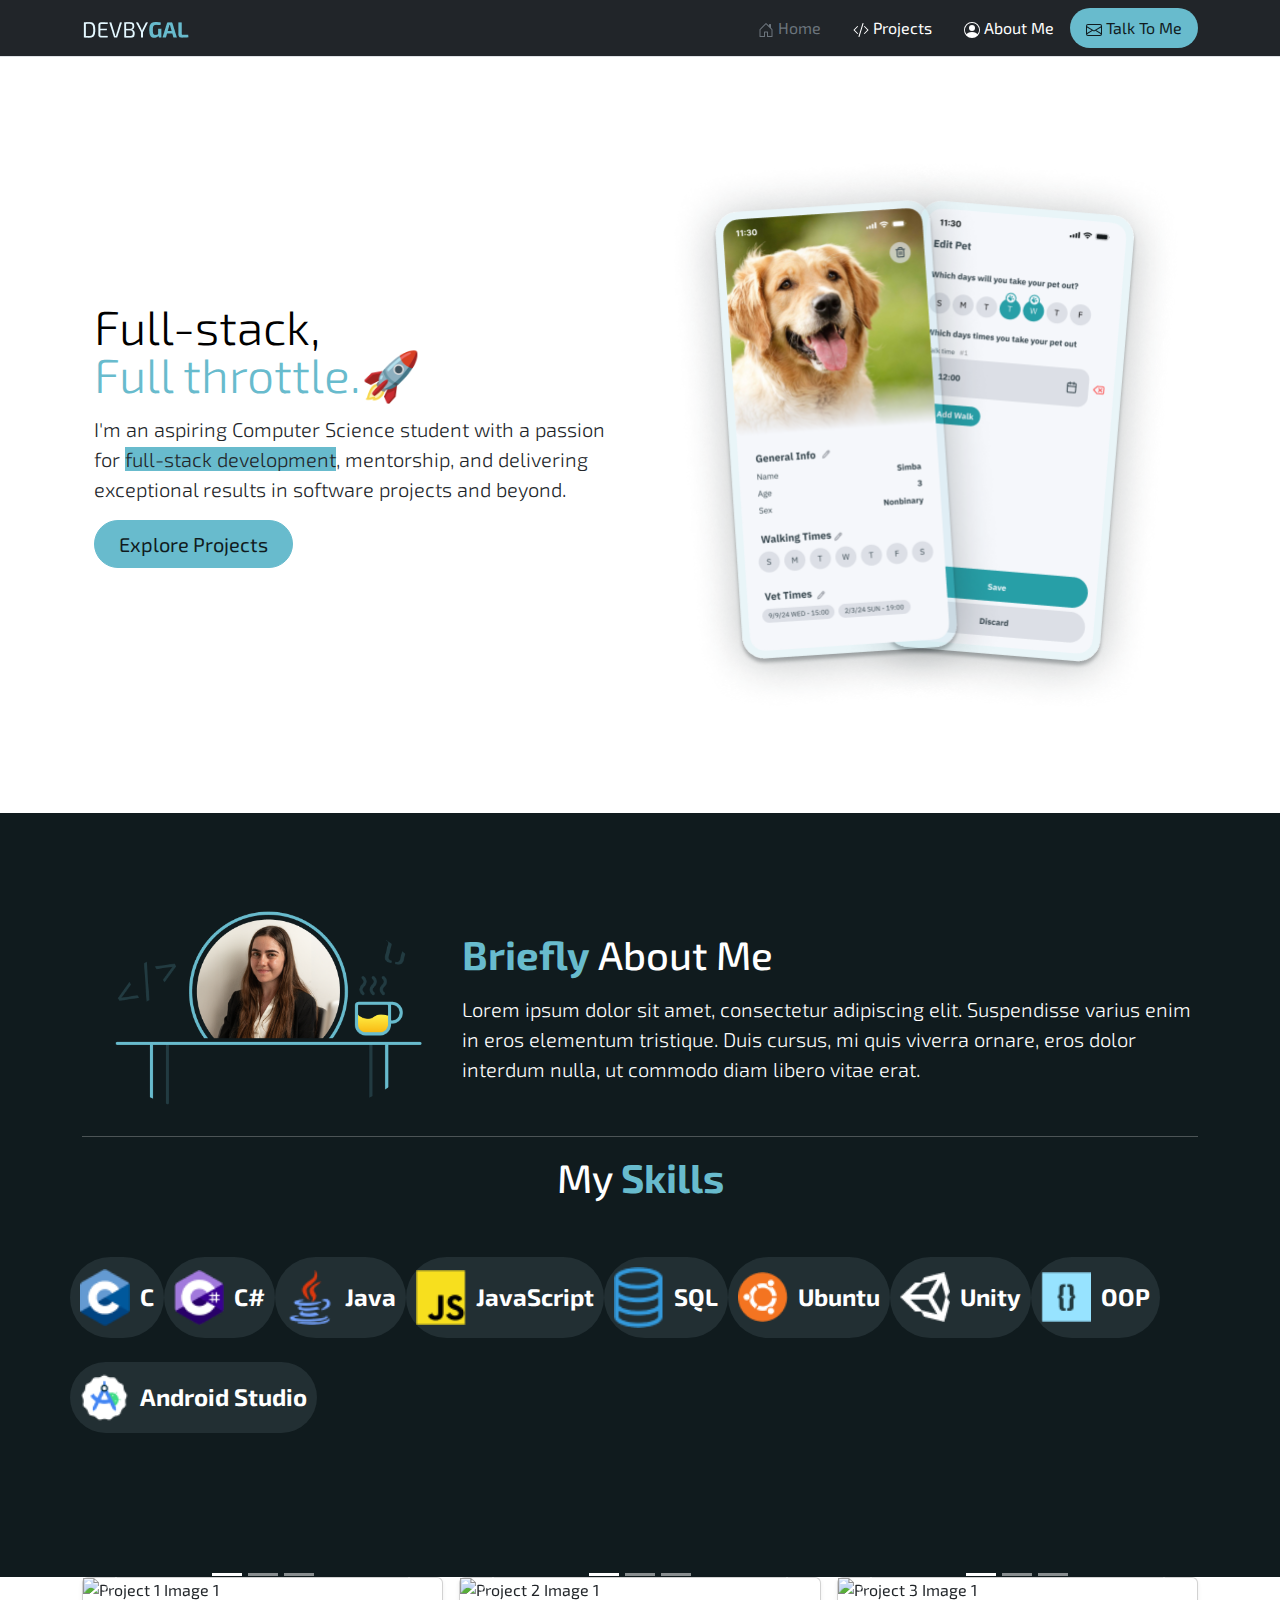
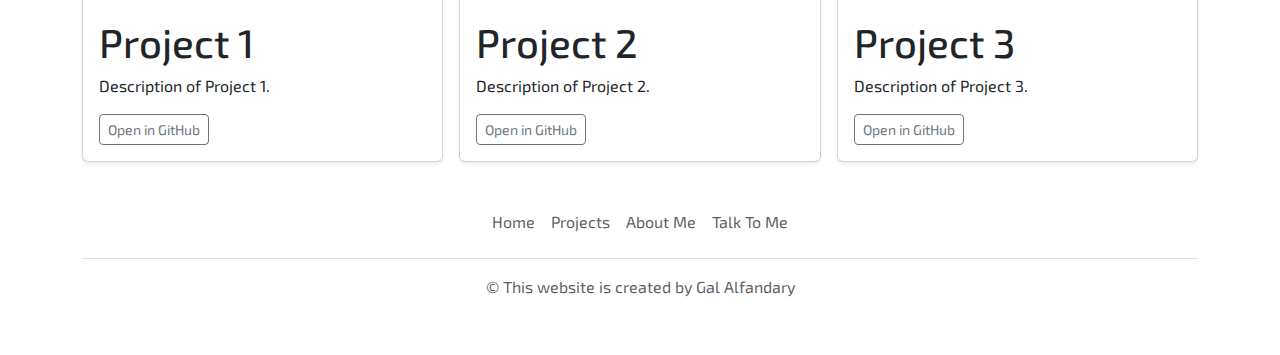
==== index.html @ 26ecff58 "added projects section" ====
<!DOCTYPE html>
<html lang="en">

<head>
  <meta charset="UTF-8">
  <meta name="viewport" content="width=device-width, initial-scale=1.0">
  <title>Dev By Gal</title>
  <link rel="icon" href="./images/favicon.png" type="image/x-icon">
  <link href="https://cdn.jsdelivr.net/npm/bootstrap@5.3.3/dist/css/bootstrap.min.css" rel="stylesheet"
    integrity="sha384-QWTKZyjpPEjISv5WaRU9OFeRpok6YctnYmDr5pNlyT2bRjXh0JMhjY6hW+ALEwIH" crossorigin="anonymous">
  <link rel="preconnect" href="https://fonts.googleapis.com">
  <link rel="preconnect" href="https://fonts.gstatic.com" crossorigin>
  <link href="https://fonts.googleapis.com/css2?family=Exo+2:ital,wght@0,100..900;1,100..900&display=swap"
    rel="stylesheet">
  <link rel="stylesheet" href="styles.css">
</head>

<body>

  <section>
    <!-- Navbar Section -->
    <div class="px-3 py-2 text-bg-dark border-bottom">
      <div class="container">
        <div class="d-flex align-items-center justify-content-between">
          <!-- Logo on the left -->
          <a href="./index.html" class="d-flex align-items-center">
            <img src="./images/logo.png" alt="Logo" class="logo">
          </a>

          <!-- Buttons on the right -->
          <ul class="nav my-2 my-md-0 text-small">
            <li>
              <a href="#" class="nav-link text-secondary">
                <svg xmlns="http://www.w3.org/2000/svg" width="16" height="16" fill="currentColor"
                  class="bi bi-house-door" viewBox="0 0 16 16">
                  <path
                    d="M8.354 1.146a.5.5 0 0 0-.708 0l-6 6A.5.5 0 0 0 1.5 7.5v7a.5.5 0 0 0 .5.5h4.5a.5.5 0 0 0 .5-.5v-4h2v4a.5.5 0 0 0 .5.5H14a.5.5 0 0 0 .5-.5v-7a.5.5 0 0 0-.146-.354L13 5.793V2.5a.5.5 0 0 0-.5-.5h-1a.5.5 0 0 0-.5.5v1.293zM2.5 14V7.707l5.5-5.5 5.5 5.5V14H10v-4a.5.5 0 0 0-.5-.5h-3a.5.5 0 0 0-.5.5v4z" />
                </svg>
                Home
              </a>
            </li>
            <li>
              <a href="/Portfolio/projects/projects.html" class="nav-link text-white">
                <svg xmlns="http://www.w3.org/2000/svg" width="16" height="16" fill="currentColor"
                  class="bi bi-code-slash" viewBox="0 0 16 16">
                  <path
                    d="M10.478 1.647a.5.5 0 1 0-.956-.294l-4 13a.5.5 0 0 0 .956.294zM4.854 4.146a.5.5 0 0 1 0 .708L1.707 8l3.147 3.146a.5.5 0 0 1-.708.708l-3.5-3.5a.5.5 0 0 1 0-.708l3.5-3.5a.5.5 0 0 1 .708 0m6.292 0a.5.5 0 0 0 0 .708L14.293 8l-3.147 3.146a.5.5 0 0 0 .708.708l3.5-3.5a.5.5 0 0 0 0-.708l-3.5-3.5a.5.5 0 0 0-.708 0" />
                </svg>
                Projects
              </a>
            </li>
            <li>
              <a href="#" class="nav-link text-white">
                <svg xmlns="http://www.w3.org/2000/svg" width="16" height="16" fill="currentColor"
                  class="bi bi-person-circle" viewBox="0 0 16 16">
                  <path d="M11 6a3 3 0 1 1-6 0 3 3 0 0 1 6 0" />
                  <path fill-rule="evenodd"
                    d="M0 8a8 8 0 1 1 16 0A8 8 0 0 1 0 8m8-7a7 7 0 0 0-5.468 11.37C3.242 11.226 4.805 10 8 10s4.757 1.225 5.468 2.37A7 7 0 0 0 8 1" />
                </svg>
                About Me
              </a>
            </li>
            <li>
              <a href="#" class="nav-link btn-primary">
                <svg xmlns="http://www.w3.org/2000/svg" width="16" height="16" fill="currentColor"
                  class="bi bi-envelope" viewBox="0 0 16 16">
                  <path
                    d="M0 4a2 2 0 0 1 2-2h12a2 2 0 0 1 2 2v8a2 2 0 0 1-2 2H2a2 2 0 0 1-2-2zm2-1a1 1 0 0 0-1 1v.217l7 4.2 7-4.2V4a1 1 0 0 0-1-1zm13 2.383-4.708 2.825L15 11.105zm-.034 6.876-5.64-3.471L8 9.583l-1.326-.795-5.64 3.47A1 1 0 0 0 2 13h12a1 1 0 0 0 .966-.741M1 11.105l4.708-2.897L1 5.383z" />
                </svg>
                Talk To Me
              </a>
            </li>
          </ul>
        </div>
      </div>
    </div>
  </section>


  <section>
    <!-- 
    SECTION: Hero Section-->
    <div class="container col-xxl-8 px-4 py-5">
      <div class="row flex-lg-row-reverse align-items-center g-5 py-5">
        <div class="col-10 col-sm-8 col-lg-6">
          <img src="./images/petpals.png" class="d-block mx-lg-auto img-fluid" alt="Bootstrap Themes" width="700"
            height="500" loading="lazy">
        </div>
        <div class="col-lg-6">
          <h1 class="display-5 text-body-emphasis lh-1 mb-3">Full-stack,</br> <span class="catchphrase">Full
              throttle.🚀</span></h1>
          <p class="lead">I'm an aspiring Computer Science student with a passion for <span
              class="bg-highlighted">full-stack development</span>, mentorship, and delivering exceptional results in
            software projects and beyond.</p>
          <div class="d-grid gap-2 d-md-flex justify-content-md-start">
            <button type="button" class="btn btn-primary btn-lg px-4 me-md-2">Explore Projects</button>
          </div>
        </div>
      </div>
    </div>

  </section>

  <section>
    <!-- SECTION: About me -->
    <div class="p-5 text-center bg-body-tertiary">
      <div class="container py-5">
        <div class="row align-items-center">
          <!-- Image on the left -->
          <div class="col-lg-4 text-center text-lg-start">
            <img src="./images/gal.png" alt="Gal's Picture" class="img-fluid rounded-circle">
          </div>

          <!-- Text on the right -->
          <div class="col-lg-8 text-start">
            <h1>
              <span class="catchphrase" style="font-weight: bold;">Briefly</span> About Me
            </h1>
            <p class="lead mt-3">
              Lorem ipsum dolor sit amet, consectetur adipiscing elit. Suspendisse varius enim in eros elementum
              tristique. Duis cursus, mi quis viverra ornare, eros dolor interdum nulla, ut commodo diam libero vitae
              erat.
            </p>
          </div>
        </div>
        <hr>
        <h1> My <span class="catchphrase" style="font-weight: bold;">Skills</span></h1>

        <div class="row row-cols-1 row-cols-sm-2 row-cols-md-3 row-cols-lg-4 g-4 py-5 ">
          <div class="col d-flex align-items-center skill">
            <img src="./images/c.png" alt="C Language" class="img-fluid" width="50" height="50">
            <div class="text-container">
              <h3 class="fw-bold mb-0 fs-4">C</h3>
            </div>
          </div>
          <div class="col d-flex align-items-center skill">
            <img src="./images/csharp.png" alt="C#" class="img-fluid" width="50" height="50">
            <div class="text-container">
              <h3 class="fw-bold mb-0 fs-4">C#</h3>
            </div>
          </div>
          <div class="col d-flex align-items-center skill">
            <img src="./images/java.png" alt="Java" class="img-fluid" width="50" height="50">
            <div class="text-container">
              <h3 class="fw-bold mb-0 fs-4">Java</h3>
            </div>
          </div>
          <div class="col d-flex align-items-center skill">
            <img src="./images/js.png" alt="JavaScript" class="img-fluid" width="50" height="50">
            <div class="text-container">
              <h3 class="fw-bold mb-0 fs-4">JavaScript</h3>
            </div>
          </div>
          <div class="col d-flex align-items-center skill">
            <img src="./images/sql.png" alt="SQL" class="img-fluid" width="50" height="50">
            <div class="text-container">
              <h3 class="fw-bold mb-0 fs-4">SQL</h3>
            </div>
          </div>
          <div class="col d-flex align-items-center skill">
            <img src="./images/ubuntu.png" alt="Ubuntu" class="img-fluid" width="50" height="50">
            <div class="text-container">
              <h3 class="fw-bold mb-0 fs-4">Ubuntu</h3>
            </div>
          </div>
          <div class="col d-flex align-items-center skill">
            <img src="./images/unity.png" alt="Unity" class="img-fluid" width="50" height="50">
            <div class="text-container">
              <h3 class="fw-bold mb-0 fs-4">Unity</h3>
            </div>
          </div>
          <div class="col d-flex align-items-center skill">
            <img src="./images/oop.png" alt="OOP" class="img-fluid" width="50" height="50">
            <div class="text-container">
              <h3 class="fw-bold mb-0 fs-4">OOP</h3>
            </div>
          </div>
          <div class="col d-flex align-items-center skill">
            <img src="./images/androidStudio.png" alt="Android Studio" class="img-fluid" width="50" height="50">
            <div class="text-container">
              <h3 class="fw-bold mb-0 fs-4">Android Studio</h3>
            </div>
          </div>
        </div>

          <!-- Add more skills with similar structure -->
        </div>
        
        

      </div>
    </div>
  </section>
<section>
  <!--Projects-->
  <!-- Projects -->
<div class="container">
  <div class="row row-cols-1 row-cols-sm-2 row-cols-md-3 g-3">

    <!-- Card 1 -->
    <div class="col">
      <div class="card shadow-sm">
        <div id="carouselExampleIndicators1" class="carousel slide">
          <div class="carousel-indicators">
            <button type="button" data-bs-target="#carouselExampleIndicators1" data-bs-slide-to="0" class="active" aria-current="true" aria-label="Slide 1"></button>
            <button type="button" data-bs-target="#carouselExampleIndicators1" data-bs-slide-to="1" aria-label="Slide 2"></button>
            <button type="button" data-bs-target="#carouselExampleIndicators1" data-bs-slide-to="2" aria-label="Slide 3"></button>
          </div>
          <div class="carousel-inner">
            <div class="carousel-item active">
              <img src="./images/project1-1.png" class="d-block w-100" alt="Project 1 Image 1">
            </div>
            <div class="carousel-item">
              <img src="./images/project1-2.png" class="d-block w-100" alt="Project 1 Image 2">
            </div>
            <div class="carousel-item">
              <img src="./images/project1-3.png" class="d-block w-100" alt="Project 1 Image 3">
            </div>
          </div>
          <button class="carousel-control-prev" type="button" data-bs-target="#carouselExampleIndicators1" data-bs-slide="prev">
            <span class="carousel-control-prev-icon" aria-hidden="true"></span>
            <span class="visually-hidden">Previous</span>
          </button>
          <button class="carousel-control-next" type="button" data-bs-target="#carouselExampleIndicators1" data-bs-slide="next">
            <span class="carousel-control-next-icon" aria-hidden="true"></span>
            <span class="visually-hidden">Next</span>
          </button>
        </div>
        <div class="card-body">
          <h1 class="card-title">Project 1</h1>
          <p class="card-text">Description of Project 1.</p>
          <div class="d-flex justify-content-between align-items-center">
            <div class="btn-group">
              <button type="button" class="btn btn-sm btn-outline-secondary" onclick="window.open('https://github.com/GalAlfandary/Project1', '_blank')">Open in GitHub</button>
            </div>
          </div>
        </div>
      </div>
    </div>

    <!-- Card 2 -->
    <div class="col">
      <div class="card shadow-sm">
        <div id="carouselExampleIndicators2" class="carousel slide">
          <div class="carousel-indicators">
            <button type="button" data-bs-target="#carouselExampleIndicators2" data-bs-slide-to="0" class="active" aria-current="true" aria-label="Slide 1"></button>
            <button type="button" data-bs-target="#carouselExampleIndicators2" data-bs-slide-to="1" aria-label="Slide 2"></button>
            <button type="button" data-bs-target="#carouselExampleIndicators2" data-bs-slide-to="2" aria-label="Slide 3"></button>
          </div>
          <div class="carousel-inner">
            <div class="carousel-item active">
              <img src="./images/project2-1.png" class="d-block w-100" alt="Project 2 Image 1">
            </div>
            <div class="carousel-item">
              <img src="./images/project2-2.png" class="d-block w-100" alt="Project 2 Image 2">
            </div>
            <div class="carousel-item">
              <img src="./images/project2-3.png" class="d-block w-100" alt="Project 2 Image 3">
            </div>
          </div>
          <button class="carousel-control-prev" type="button" data-bs-target="#carouselExampleIndicators2" data-bs-slide="prev">
            <span class="carousel-control-prev-icon" aria-hidden="true"></span>
            <span class="visually-hidden">Previous</span>
          </button>
          <button class="carousel-control-next" type="button" data-bs-target="#carouselExampleIndicators2" data-bs-slide="next">
            <span class="carousel-control-next-icon" aria-hidden="true"></span>
            <span class="visually-hidden">Next</span>
          </button>
        </div>
        <div class="card-body">
          <h1 class="card-title">Project 2</h1>
          <p class="card-text">Description of Project 2.</p>
          <div class="d-flex justify-content-between align-items-center">
            <div class="btn-group">
              <button type="button" class="btn btn-sm btn-outline-secondary" onclick="window.open('https://github.com/GalAlfandary/Project2', '_blank')">Open in GitHub</button>
            </div>
          </div>
        </div>
      </div>
    </div>

    <!-- Card 3 -->
    <div class="col">
      <div class="card shadow-sm">
        <div id="carouselExampleIndicators3" class="carousel slide">
          <div class="carousel-indicators">
            <button type="button" data-bs-target="#carouselExampleIndicators3" data-bs-slide-to="0" class="active" aria-current="true" aria-label="Slide 1"></button>
            <button type="button" data-bs-target="#carouselExampleIndicators3" data-bs-slide-to="1" aria-label="Slide 2"></button>
            <button type="button" data-bs-target="#carouselExampleIndicators3" data-bs-slide-to="2" aria-label="Slide 3"></button>
          </div>
          <div class="carousel-inner">
            <div class="carousel-item active">
              <img src="./images/project3-1.png" class="d-block w-100" alt="Project 3 Image 1">
            </div>
            <div class="carousel-item">
              <img src="./images/project3-2.png" class="d-block w-100" alt="Project 3 Image 2">
            </div>
            <div class="carousel-item">
              <img src="./images/project3-3.png" class="d-block w-100" alt="Project 3 Image 3">
            </div>
          </div>
          <button class="carousel-control-prev" type="button" data-bs-target="#carouselExampleIndicators3" data-bs-slide="prev">
            <span class="carousel-control-prev-icon" aria-hidden="true"></span>
            <span class="visually-hidden">Previous</span>
          </button>
          <button class="carousel-control-next" type="button" data-bs-target="#carouselExampleIndicators3" data-bs-slide="next">
            <span class="carousel-control-next-icon" aria-hidden="true"></span>
            <span class="visually-hidden">Next</span>
          </button>
        </div>
        <div class="card-body">
          <h1 class="card-title">Project 3</h1>
          <p class="card-text">Description of Project 3.</p>
          <div class="d-flex justify-content-between align-items-center">
            <div class="btn-group">
              <button type="button" class="btn btn-sm btn-outline-secondary" onclick="window.open('https://github.com/GalAlfandary/Project3', '_blank')">Open in GitHub</button>
            </div>
          </div>
        </div>
      </div>
    </div>

    <!-- Card 4 -->
    <!-- Duplicate and update as above -->
    <!-- Card 5 -->
    <!-- Duplicate and update as above -->

  </div>
</div>

</section>

  <section>
    <!-- 
    SECTION: Footer Section-->
    <div class="container">
      <footer class="py-3 my-4">
        <ul class="nav justify-content-center border-bottom pb-3 mb-3">
          <li class="nav-item"><a href="#" class="nav-link px-2 text-body-secondary">Home</a></li>
          <li class="nav-item"><a href="#" class="nav-link px-2 text-body-secondary">Projects</a></li>
          <li class="nav-item"><a href="#" class="nav-link px-2 text-body-secondary">About Me</a></li>
          <li class="nav-item"><a href="#" class="nav-link px-2 text-body-secondary">Talk To Me</a></li>
        </ul>
        <p class="text-center text-body-secondary">© This website is created by Gal Alfandary</p>
      </footer>
    </div>
  </section>

  <script src="https://cdn.jsdelivr.net/npm/bootstrap@5.3.3/dist/js/bootstrap.bundle.min.js"
    integrity="sha384-YvpcrYf0tY3lHB60NNkmXc5s9fDVZLESaAA55NDzOxhy9GkcIdslK1eN7N6jIeHz"
    crossorigin="anonymous"></script>
  <script src="index.js"></script>
</body>

</html>
---- styles.css ----
body {
  font-family: 'Exo 2', sans-serif;
  font-weight: 400;
}
.catchphrase {
  color: #68BBCD;
}
.bg-highlighted {
  background-color: #68BBCD;}
.btn-primary {
  background-color: #68BBCD;
  border-color: #68BBCD;
  color: #101B1E;
  border-radius: 50px;
}
.text-bg-dark {
  background-color: #101B1E;
  color: #68BBCD;
}
.about-me {
  background-color: #101B1E;
}
.bg-body-tertiary {
  background-color: #101B1E !important; 
  color: white;
}
.skill {
  background-color: #222F33;
  display: flex;
  align-items: center;
  justify-content: start;
  padding: 10px; /* Padding around each skill block */
  border-radius: 50px; /* Optional: Rounded corners */
  height: auto; /* Adjusts height to content */
  width: auto; /* Adapts width to content */
}

.skill img {
  margin-right: 10px; /* Space between the image and the text */
}

.text-container h3 {
  white-space: nowrap; /* Prevents wrapping of text */
  font-size: 1rem;
  margin: 0; /* Removes default margin */
}
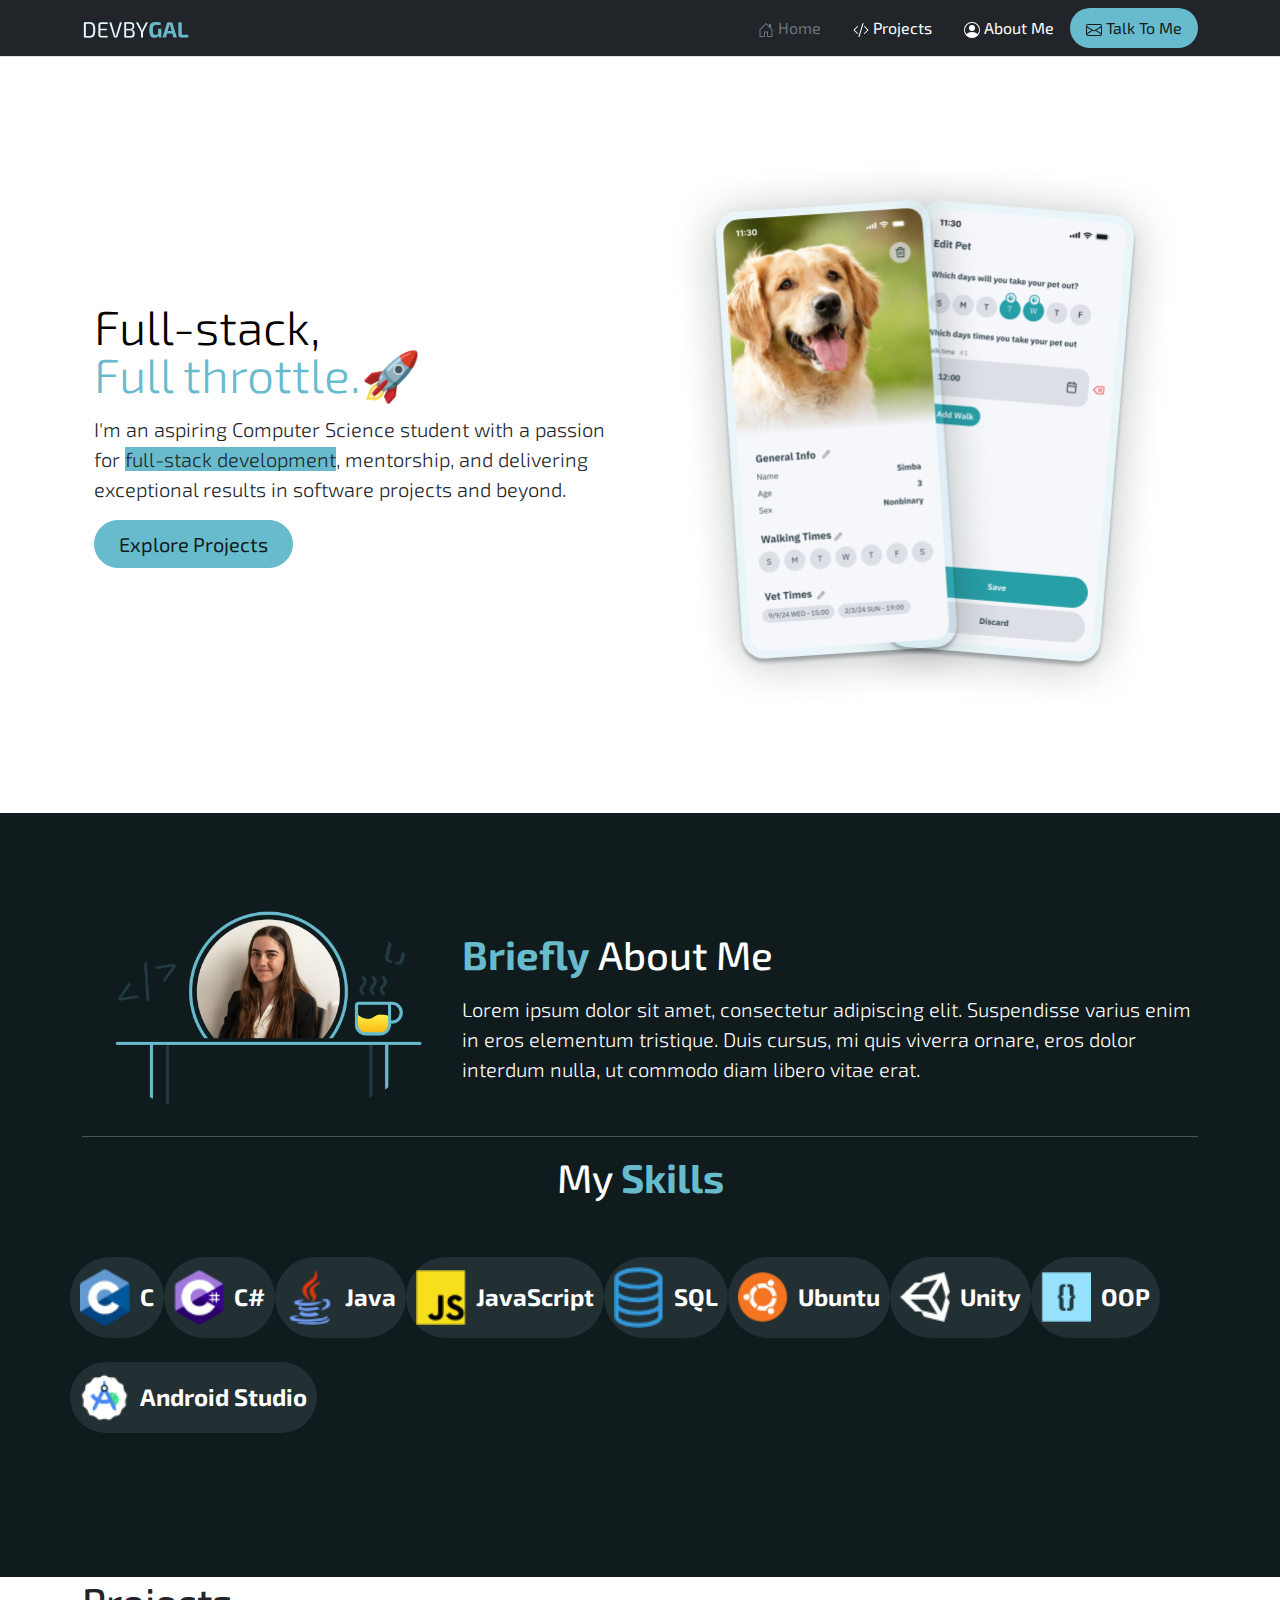
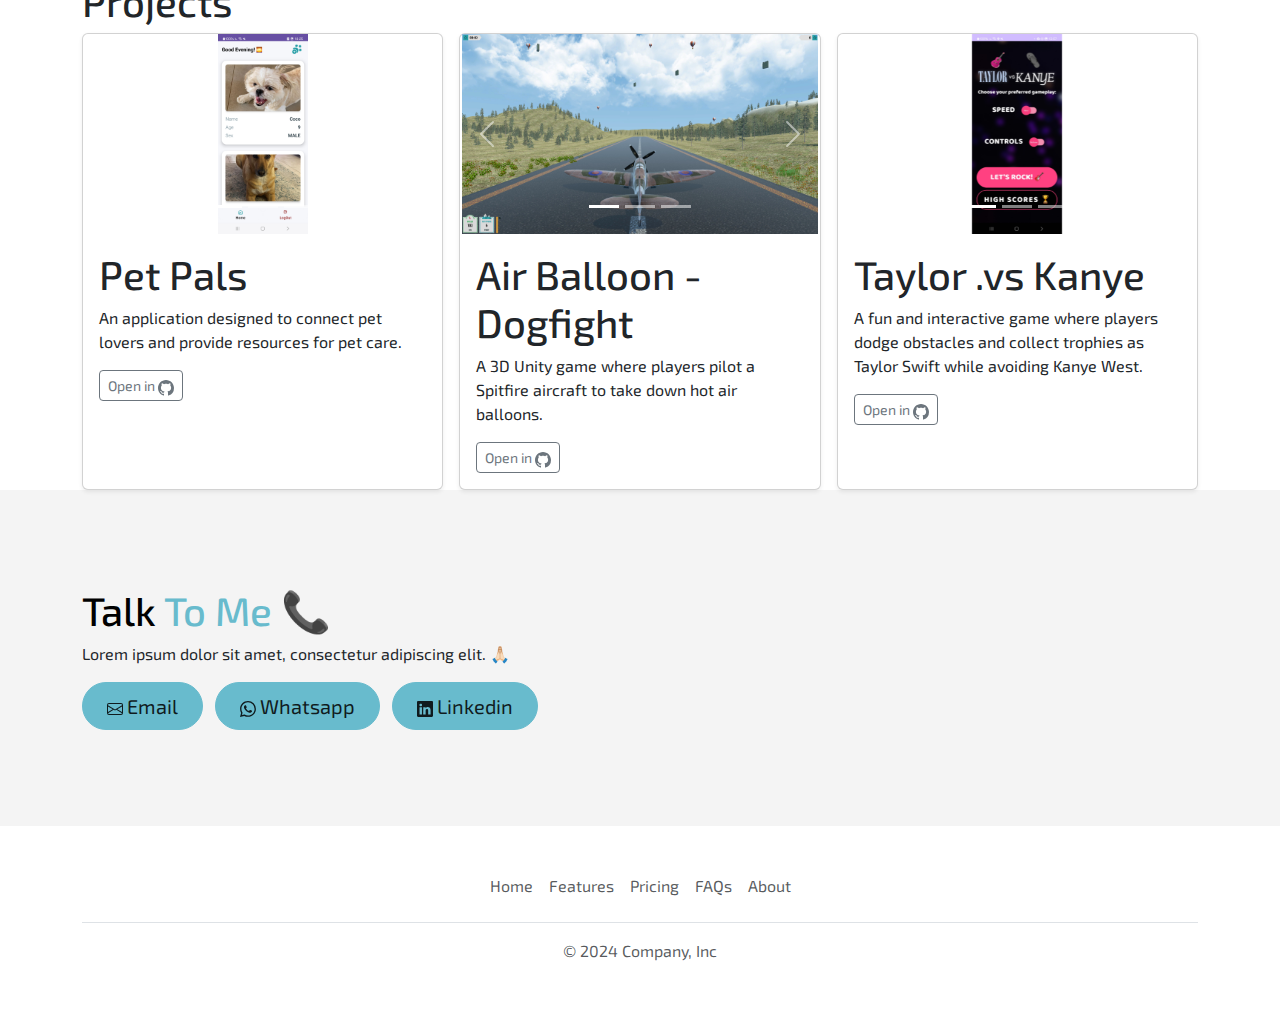
==== commit 876c7a1e: "fixed css" ====
--- a/index.html
+++ b/index.html
@@ -183,152 +183,217 @@
           </div>
         </div>
 
-          <!-- Add more skills with similar structure -->
-        </div>
-        
-        
-
+        <!-- Add more skills with similar structure -->
       </div>
-    </div>
-  </section>
-<section>
-  <!--Projects-->
-  <!-- Projects -->
-<div class="container">
-  <div class="row row-cols-1 row-cols-sm-2 row-cols-md-3 g-3">
-
-    <!-- Card 1 -->
-    <div class="col">
-      <div class="card shadow-sm">
-        <div id="carouselExampleIndicators1" class="carousel slide">
-          <div class="carousel-indicators">
-            <button type="button" data-bs-target="#carouselExampleIndicators1" data-bs-slide-to="0" class="active" aria-current="true" aria-label="Slide 1"></button>
-            <button type="button" data-bs-target="#carouselExampleIndicators1" data-bs-slide-to="1" aria-label="Slide 2"></button>
-            <button type="button" data-bs-target="#carouselExampleIndicators1" data-bs-slide-to="2" aria-label="Slide 3"></button>
-          </div>
-          <div class="carousel-inner">
-            <div class="carousel-item active">
-              <img src="./images/project1-1.png" class="d-block w-100" alt="Project 1 Image 1">
-            </div>
-            <div class="carousel-item">
-              <img src="./images/project1-2.png" class="d-block w-100" alt="Project 1 Image 2">
-            </div>
-            <div class="carousel-item">
-              <img src="./images/project1-3.png" class="d-block w-100" alt="Project 1 Image 3">
-            </div>
-          </div>
-          <button class="carousel-control-prev" type="button" data-bs-target="#carouselExampleIndicators1" data-bs-slide="prev">
-            <span class="carousel-control-prev-icon" aria-hidden="true"></span>
-            <span class="visually-hidden">Previous</span>
-          </button>
-          <button class="carousel-control-next" type="button" data-bs-target="#carouselExampleIndicators1" data-bs-slide="next">
-            <span class="carousel-control-next-icon" aria-hidden="true"></span>
-            <span class="visually-hidden">Next</span>
-          </button>
-        </div>
-        <div class="card-body">
-          <h1 class="card-title">Project 1</h1>
-          <p class="card-text">Description of Project 1.</p>
-          <div class="d-flex justify-content-between align-items-center">
-            <div class="btn-group">
-              <button type="button" class="btn btn-sm btn-outline-secondary" onclick="window.open('https://github.com/GalAlfandary/Project1', '_blank')">Open in GitHub</button>
-            </div>
-          </div>
-        </div>
+
+
+
+    </div>
+    </div>
+  </section>
+  <section>
+    <!--Projects-->
+
+    <div class="container">
+      <h1 class="text-start">Projects</h1>
+      <div class="row row-cols-1 row-cols-sm-2 row-cols-md-3 g-3">
+
+        <!-- Card 1 -->
+        <div class="col">
+          <div class="card shadow-sm">
+            <div id="carouselExampleIndicators1" class="carousel slide">
+              <div class="carousel-indicators">
+                <button type="button" data-bs-target="#carouselExampleIndicators1" data-bs-slide-to="0" class="active"
+                  aria-current="true" aria-label="Slide 1"></button>
+                <button type="button" data-bs-target="#carouselExampleIndicators1" data-bs-slide-to="1"
+                  aria-label="Slide 2"></button>
+                <button type="button" data-bs-target="#carouselExampleIndicators1" data-bs-slide-to="2"
+                  aria-label="Slide 3"></button>
+              </div>
+              <div class="carousel-inner">
+                <div class="carousel-item active">
+                  <img src="./images/petpals1.jpg" class="d-block w-100" alt="Project 1 Image 1">
+                </div>
+                <div class="carousel-item">
+                  <img src="./images/petpals2.jpg" class="d-block w-100" alt="Project 1 Image 2">
+                </div>
+                <div class="carousel-item">
+                  <img src="./images/petpals3.jpg" class="d-block w-100" alt="Project 1 Image 3">
+                </div>
+              </div>
+              <button class="carousel-control-prev" type="button" data-bs-target="#carouselExampleIndicators1"
+                data-bs-slide="prev">
+                <span class="carousel-control-prev-icon" aria-hidden="true"></span>
+                <span class="visually-hidden">Previous</span>
+              </button>
+              <button class="carousel-control-next" type="button" data-bs-target="#carouselExampleIndicators1"
+                data-bs-slide="next">
+                <span class="carousel-control-next-icon" aria-hidden="true"></span>
+                <span class="visually-hidden">Next</span>
+              </button>
+            </div>
+            <div class="card-body">
+              <h1 class="card-title">Pet Pals</h1>
+              <p class="card-text">An application designed to connect pet lovers and provide resources for pet care.</p>
+              <div class="d-flex justify-content-between align-items-center">
+                <div class="btn-group">
+                  <button type="button" class="btn btn-sm btn-outline-secondary"
+                    onclick="window.open('https://github.com/GalAlfandary/PetPals', '_blank')">Open in <svg
+                      xmlns="http://www.w3.org/2000/svg" width="16" height="16" fill="currentColor" class="bi bi-github"
+                      viewBox="0 0 16 16">
+                      <path
+                        d="M8 0C3.58 0 0 3.58 0 8c0 3.54 2.29 6.53 5.47 7.59.4.07.55-.17.55-.38 0-.19-.01-.82-.01-1.49-2.01.37-2.53-.49-2.69-.94-.09-.23-.48-.94-.82-1.13-.28-.15-.68-.52-.01-.53.63-.01 1.08.58 1.23.82.72 1.21 1.87.87 2.33.66.07-.52.28-.87.51-1.07-1.78-.2-3.64-.89-3.64-3.95 0-.87.31-1.59.82-2.15-.08-.2-.36-1.02.08-2.12 0 0 .67-.21 2.2.82.64-.18 1.32-.27 2-.27s1.36.09 2 .27c1.53-1.04 2.2-.82 2.2-.82.44 1.1.16 1.92.08 2.12.51.56.82 1.27.82 2.15 0 3.07-1.87 3.75-3.65 3.95.29.25.54.73.54 1.48 0 1.07-.01 1.93-.01 2.2 0 .21.15.46.55.38A8.01 8.01 0 0 0 16 8c0-4.42-3.58-8-8-8" />
+                    </svg></button>
+                </div>
+              </div>
+            </div>
+          </div>
+        </div>
+
+        <!-- Card 2 -->
+        <div class="col">
+          <div class="card shadow-sm">
+            <div id="carouselExampleIndicators2" class="carousel slide">
+              <div class="carousel-indicators">
+                <button type="button" data-bs-target="#carouselExampleIndicators2" data-bs-slide-to="0" class="active"
+                  aria-current="true" aria-label="Slide 1"></button>
+                <button type="button" data-bs-target="#carouselExampleIndicators2" data-bs-slide-to="1"
+                  aria-label="Slide 2"></button>
+                <button type="button" data-bs-target="#carouselExampleIndicators2" data-bs-slide-to="2"
+                  aria-label="Slide 3"></button>
+              </div>
+              <div class="carousel-inner">
+                <div class="carousel-item active">
+                  <img src="./images/airbaloon1.jpg" class="d-block w-100" alt="Project 2 Image 1">
+                </div>
+                <div class="carousel-item">
+                  <img src="./images/airballoon2.jpg" class="d-block w-100" alt="Project 2 Image 2">
+                </div>
+                <div class="carousel-item">
+                  <img src="./images/airballoon3.jpg" class="d-block w-100" alt="Project 2 Image 3">
+                </div>
+              </div>
+              <button class="carousel-control-prev" type="button" data-bs-target="#carouselExampleIndicators2"
+                data-bs-slide="prev">
+                <span class="carousel-control-prev-icon" aria-hidden="true"></span>
+                <span class="visually-hidden">Previous</span>
+              </button>
+              <button class="carousel-control-next" type="button" data-bs-target="#carouselExampleIndicators2"
+                data-bs-slide="next">
+                <span class="carousel-control-next-icon" aria-hidden="true"></span>
+                <span class="visually-hidden">Next</span>
+              </button>
+            </div>
+            <div class="card-body">
+              <h1 class="card-title">Air Balloon - Dogfight</h1>
+              <p class="card-text">A 3D Unity game where players pilot a Spitfire aircraft to take down hot air
+                balloons.</p>
+              <div class="d-flex justify-content-between align-items-center">
+                <div class="btn-group">
+                  <button type="button" class="btn btn-sm btn-outline-secondary"
+                    onclick="window.open('https://github.com/GalAlfandary/AirBalloon-Dogfight', '_blank')">Open in <svg
+                      xmlns="http://www.w3.org/2000/svg" width="16" height="16" fill="currentColor" class="bi bi-github"
+                      viewBox="0 0 16 16">
+                      <path
+                        d="M8 0C3.58 0 0 3.58 0 8c0 3.54 2.29 6.53 5.47 7.59.4.07.55-.17.55-.38 0-.19-.01-.82-.01-1.49-2.01.37-2.53-.49-2.69-.94-.09-.23-.48-.94-.82-1.13-.28-.15-.68-.52-.01-.53.63-.01 1.08.58 1.23.82.72 1.21 1.87.87 2.33.66.07-.52.28-.87.51-1.07-1.78-.2-3.64-.89-3.64-3.95 0-.87.31-1.59.82-2.15-.08-.2-.36-1.02.08-2.12 0 0 .67-.21 2.2.82.64-.18 1.32-.27 2-.27s1.36.09 2 .27c1.53-1.04 2.2-.82 2.2-.82.44 1.1.16 1.92.08 2.12.51.56.82 1.27.82 2.15 0 3.07-1.87 3.75-3.65 3.95.29.25.54.73.54 1.48 0 1.07-.01 1.93-.01 2.2 0 .21.15.46.55.38A8.01 8.01 0 0 0 16 8c0-4.42-3.58-8-8-8" />
+                    </svg></button>
+                </div>
+              </div>
+            </div>
+          </div>
+        </div>
+
+        <!-- Card 3 -->
+        <div class="col">
+          <div class="card shadow-sm">
+            <div id="carouselExampleIndicators3" class="carousel slide">
+              <div class="carousel-indicators">
+                <button type="button" data-bs-target="#carouselExampleIndicators3" data-bs-slide-to="0" class="active"
+                  aria-current="true" aria-label="Slide 1"></button>
+                <button type="button" data-bs-target="#carouselExampleIndicators3" data-bs-slide-to="1"
+                  aria-label="Slide 2"></button>
+                <button type="button" data-bs-target="#carouselExampleIndicators3" data-bs-slide-to="2"
+                  aria-label="Slide 3"></button>
+              </div>
+              <div class="carousel-inner">
+                <div class="carousel-item active">
+                  <img src="./images/taylorkanye1.jpg" class="d-block w-100" alt="Project 3 Image 1">
+                </div>
+                <div class="carousel-item">
+                  <img src="./images/taylorkanye2.jpg" class="d-block w-100" alt="Project 3 Image 2">
+                </div>
+                <div class="carousel-item">
+                  <img src="./images/taylorkanye3.jpg" class="d-block w-100" alt="Project 3 Image 3">
+                </div>
+              </div>
+              <button class="carousel-control-prev" type="button" data-bs-target="#carouselExampleIndicators3"
+                data-bs-slide="prev">
+                <span class="carousel-control-prev-icon" aria-hidden="true"></span>
+                <span class="visually-hidden">Previous</span>
+              </button>
+              <button class="carousel-control-next" type="button" data-bs-target="#carouselExampleIndicators3"
+                data-bs-slide="next">
+                <span class="carousel-control-next-icon" aria-hidden="true"></span>
+                <span class="visually-hidden">Next</span>
+              </button>
+            </div>
+            <div class="card-body">
+              <h1 class="card-title">Taylor .vs Kanye</h1>
+              <p class="card-text">A fun and interactive game where players dodge obstacles and collect trophies as
+                Taylor Swift while avoiding Kanye West.</p>
+              <div class="d-flex justify-content-between align-items-center">
+                <div class="btn-group">
+                  <button type="button" class="btn btn-sm btn-outline-secondary"
+                    onclick="window.open('https://github.com/GalAlfandary/Taylor-vs-Kanye', '_blank')">Open in <svg
+                      xmlns="http://www.w3.org/2000/svg" width="16" height="16" fill="currentColor" class="bi bi-github"
+                      viewBox="0 0 16 16">
+                      <path
+                        d="M8 0C3.58 0 0 3.58 0 8c0 3.54 2.29 6.53 5.47 7.59.4.07.55-.17.55-.38 0-.19-.01-.82-.01-1.49-2.01.37-2.53-.49-2.69-.94-.09-.23-.48-.94-.82-1.13-.28-.15-.68-.52-.01-.53.63-.01 1.08.58 1.23.82.72 1.21 1.87.87 2.33.66.07-.52.28-.87.51-1.07-1.78-.2-3.64-.89-3.64-3.95 0-.87.31-1.59.82-2.15-.08-.2-.36-1.02.08-2.12 0 0 .67-.21 2.2.82.64-.18 1.32-.27 2-.27s1.36.09 2 .27c1.53-1.04 2.2-.82 2.2-.82.44 1.1.16 1.92.08 2.12.51.56.82 1.27.82 2.15 0 3.07-1.87 3.75-3.65 3.95.29.25.54.73.54 1.48 0 1.07-.01 1.93-.01 2.2 0 .21.15.46.55.38A8.01 8.01 0 0 0 16 8c0-4.42-3.58-8-8-8" />
+                    </svg></button>
+                  <!-- todo: make this go left, add technologies <small class="text-body-secondary">9 mins</small>-->
+                </div>
+              </div>
+            </div>
+          </div>
+        </div>
+
+        <!-- Card 4 -->
+        <!-- Duplicate and update as above -->
+        <!-- Card 5 -->
+        <!-- Duplicate and update as above -->
+
       </div>
     </div>
 
-    <!-- Card 2 -->
-    <div class="col">
-      <div class="card shadow-sm">
-        <div id="carouselExampleIndicators2" class="carousel slide">
-          <div class="carousel-indicators">
-            <button type="button" data-bs-target="#carouselExampleIndicators2" data-bs-slide-to="0" class="active" aria-current="true" aria-label="Slide 1"></button>
-            <button type="button" data-bs-target="#carouselExampleIndicators2" data-bs-slide-to="1" aria-label="Slide 2"></button>
-            <button type="button" data-bs-target="#carouselExampleIndicators2" data-bs-slide-to="2" aria-label="Slide 3"></button>
-          </div>
-          <div class="carousel-inner">
-            <div class="carousel-item active">
-              <img src="./images/project2-1.png" class="d-block w-100" alt="Project 2 Image 1">
-            </div>
-            <div class="carousel-item">
-              <img src="./images/project2-2.png" class="d-block w-100" alt="Project 2 Image 2">
-            </div>
-            <div class="carousel-item">
-              <img src="./images/project2-3.png" class="d-block w-100" alt="Project 2 Image 3">
-            </div>
-          </div>
-          <button class="carousel-control-prev" type="button" data-bs-target="#carouselExampleIndicators2" data-bs-slide="prev">
-            <span class="carousel-control-prev-icon" aria-hidden="true"></span>
-            <span class="visually-hidden">Previous</span>
-          </button>
-          <button class="carousel-control-next" type="button" data-bs-target="#carouselExampleIndicators2" data-bs-slide="next">
-            <span class="carousel-control-next-icon" aria-hidden="true"></span>
-            <span class="visually-hidden">Next</span>
-          </button>
-        </div>
-        <div class="card-body">
-          <h1 class="card-title">Project 2</h1>
-          <p class="card-text">Description of Project 2.</p>
-          <div class="d-flex justify-content-between align-items-center">
-            <div class="btn-group">
-              <button type="button" class="btn btn-sm btn-outline-secondary" onclick="window.open('https://github.com/GalAlfandary/Project2', '_blank')">Open in GitHub</button>
-            </div>
-          </div>
-        </div>
+  </section>
+
+  <section>
+    <!--
+    Talk to me-->
+    <div id="talk-to-me" class="p-5 text-start talk-to-me">
+      <div class="container py-5">
+        <h1 class="text-body-emphasis">Talk <span class="catchphrase">To Me 📞</span></h1>
+        <p class="col-lg-8 text-start">
+          Lorem ipsum dolor sit amet, consectetur adipiscing elit. 🙏🏻
+        </p>
+        <button type="button" class="btn btn-primary btn-lg px-4 me-md-2"><svg xmlns="http://www.w3.org/2000/svg"
+            width="16" height="16" fill="currentColor" class="bi bi-envelope" viewBox="0 0 16 16">
+            <path
+              d="M0 4a2 2 0 0 1 2-2h12a2 2 0 0 1 2 2v8a2 2 0 0 1-2 2H2a2 2 0 0 1-2-2zm2-1a1 1 0 0 0-1 1v.217l7 4.2 7-4.2V4a1 1 0 0 0-1-1zm13 2.383-4.708 2.825L15 11.105zm-.034 6.876-5.64-3.471L8 9.583l-1.326-.795-5.64 3.47A1 1 0 0 0 2 13h12a1 1 0 0 0 .966-.741M1 11.105l4.708-2.897L1 5.383z" />
+          </svg> Email</button>
+        <button type="button" class="btn btn-primary btn-lg px-4 me-md-2"><svg xmlns="http://www.w3.org/2000/svg"
+            width="16" height="16" fill="currentColor" class="bi bi-whatsapp" viewBox="0 0 16 16">
+            <path
+              d="M13.601 2.326A7.85 7.85 0 0 0 7.994 0C3.627 0 .068 3.558.064 7.926c0 1.399.366 2.76 1.057 3.965L0 16l4.204-1.102a7.9 7.9 0 0 0 3.79.965h.004c4.368 0 7.926-3.558 7.93-7.93A7.9 7.9 0 0 0 13.6 2.326zM7.994 14.521a6.6 6.6 0 0 1-3.356-.92l-.24-.144-2.494.654.666-2.433-.156-.251a6.56 6.56 0 0 1-1.007-3.505c0-3.626 2.957-6.584 6.591-6.584a6.56 6.56 0 0 1 4.66 1.931 6.56 6.56 0 0 1 1.928 4.66c-.004 3.639-2.961 6.592-6.592 6.592m3.615-4.934c-.197-.099-1.17-.578-1.353-.646-.182-.065-.315-.099-.445.099-.133.197-.513.646-.627.775-.114.133-.232.148-.43.05-.197-.1-.836-.308-1.592-.985-.59-.525-.985-1.175-1.103-1.372-.114-.198-.011-.304.088-.403.087-.088.197-.232.296-.346.1-.114.133-.198.198-.33.065-.134.034-.248-.015-.347-.05-.099-.445-1.076-.612-1.47-.16-.389-.323-.335-.445-.34-.114-.007-.247-.007-.38-.007a.73.73 0 0 0-.529.247c-.182.198-.691.677-.691 1.654s.71 1.916.81 2.049c.098.133 1.394 2.132 3.383 2.992.47.205.84.326 1.129.418.475.152.904.129 1.246.08.38-.058 1.171-.48 1.338-.943.164-.464.164-.86.114-.943-.049-.084-.182-.133-.38-.232" />
+          </svg> Whatsapp</button>
+        <button type="button" class="btn btn-primary btn-lg px-4 me-md-2"><svg xmlns="http://www.w3.org/2000/svg"
+            width="16" height="16" fill="currentColor" class="bi bi-linkedin" viewBox="0 0 16 16">
+            <path
+              d="M0 1.146C0 .513.526 0 1.175 0h13.65C15.474 0 16 .513 16 1.146v13.708c0 .633-.526 1.146-1.175 1.146H1.175C.526 16 0 15.487 0 14.854zm4.943 12.248V6.169H2.542v7.225zm-1.2-8.212c.837 0 1.358-.554 1.358-1.248-.015-.709-.52-1.248-1.342-1.248S2.4 3.226 2.4 3.934c0 .694.521 1.248 1.327 1.248zm4.908 8.212V9.359c0-.216.016-.432.08-.586.173-.431.568-.878 1.232-.878.869 0 1.216.662 1.216 1.634v3.865h2.401V9.25c0-2.22-1.184-3.252-2.764-3.252-1.274 0-1.845.7-2.165 1.193v.025h-.016l.016-.025V6.169h-2.4c.03.678 0 7.225 0 7.225z" />
+          </svg> Linkedin</button>
       </div>
     </div>
-
-    <!-- Card 3 -->
-    <div class="col">
-      <div class="card shadow-sm">
-        <div id="carouselExampleIndicators3" class="carousel slide">
-          <div class="carousel-indicators">
-            <button type="button" data-bs-target="#carouselExampleIndicators3" data-bs-slide-to="0" class="active" aria-current="true" aria-label="Slide 1"></button>
-            <button type="button" data-bs-target="#carouselExampleIndicators3" data-bs-slide-to="1" aria-label="Slide 2"></button>
-            <button type="button" data-bs-target="#carouselExampleIndicators3" data-bs-slide-to="2" aria-label="Slide 3"></button>
-          </div>
-          <div class="carousel-inner">
-            <div class="carousel-item active">
-              <img src="./images/project3-1.png" class="d-block w-100" alt="Project 3 Image 1">
-            </div>
-            <div class="carousel-item">
-              <img src="./images/project3-2.png" class="d-block w-100" alt="Project 3 Image 2">
-            </div>
-            <div class="carousel-item">
-              <img src="./images/project3-3.png" class="d-block w-100" alt="Project 3 Image 3">
-            </div>
-          </div>
-          <button class="carousel-control-prev" type="button" data-bs-target="#carouselExampleIndicators3" data-bs-slide="prev">
-            <span class="carousel-control-prev-icon" aria-hidden="true"></span>
-            <span class="visually-hidden">Previous</span>
-          </button>
-          <button class="carousel-control-next" type="button" data-bs-target="#carouselExampleIndicators3" data-bs-slide="next">
-            <span class="carousel-control-next-icon" aria-hidden="true"></span>
-            <span class="visually-hidden">Next</span>
-          </button>
-        </div>
-        <div class="card-body">
-          <h1 class="card-title">Project 3</h1>
-          <p class="card-text">Description of Project 3.</p>
-          <div class="d-flex justify-content-between align-items-center">
-            <div class="btn-group">
-              <button type="button" class="btn btn-sm btn-outline-secondary" onclick="window.open('https://github.com/GalAlfandary/Project3', '_blank')">Open in GitHub</button>
-            </div>
-          </div>
-        </div>
-      </div>
-    </div>
-
-    <!-- Card 4 -->
-    <!-- Duplicate and update as above -->
-    <!-- Card 5 -->
-    <!-- Duplicate and update as above -->
-
-  </div>
-</div>
-
-</section>
+  </section>
 
   <section>
     <!-- 
@@ -337,11 +402,12 @@
       <footer class="py-3 my-4">
         <ul class="nav justify-content-center border-bottom pb-3 mb-3">
           <li class="nav-item"><a href="#" class="nav-link px-2 text-body-secondary">Home</a></li>
-          <li class="nav-item"><a href="#" class="nav-link px-2 text-body-secondary">Projects</a></li>
-          <li class="nav-item"><a href="#" class="nav-link px-2 text-body-secondary">About Me</a></li>
-          <li class="nav-item"><a href="#" class="nav-link px-2 text-body-secondary">Talk To Me</a></li>
+          <li class="nav-item"><a href="#" class="nav-link px-2 text-body-secondary">Features</a></li>
+          <li class="nav-item"><a href="#" class="nav-link px-2 text-body-secondary">Pricing</a></li>
+          <li class="nav-item"><a href="#" class="nav-link px-2 text-body-secondary">FAQs</a></li>
+          <li class="nav-item"><a href="#" class="nav-link px-2 text-body-secondary">About</a></li>
         </ul>
-        <p class="text-center text-body-secondary">© This website is created by Gal Alfandary</p>
+        <p class="text-center text-body-secondary">© 2024 Company, Inc</p>
       </footer>
     </div>
   </section>
--- a/styles.css
+++ b/styles.css
@@ -12,6 +12,11 @@
   border-color: #68BBCD;
   color: #101B1E;
   border-radius: 50px;
+}
+.btn-primary:hover {
+  background-color: #7CE0F5;
+  border-color: #7CE0F5;
+  color: #101B1E;
 }
 .text-bg-dark {
   background-color: #101B1E;
@@ -44,3 +49,23 @@
   font-size: 1rem;
   margin: 0; /* Removes default margin */
 }
+
+.card img {
+  height: 200px; /* Set a fixed height */
+  object-fit: cover; /* Maintain aspect ratio while covering the area */
+}
+
+.card {
+  height: 100%; /* Ensure cards have consistent height */
+}
+
+.carousel-inner {
+  height: 200px; /* Match the image height for consistency */
+}
+#talk-to-me{
+  background-color: #F4F4F4;
+}
+.carousel-inner img {
+  height: 200px; /* Set a fixed height */
+  object-fit: contain; /* Maintain aspect ratio while covering the area */
+}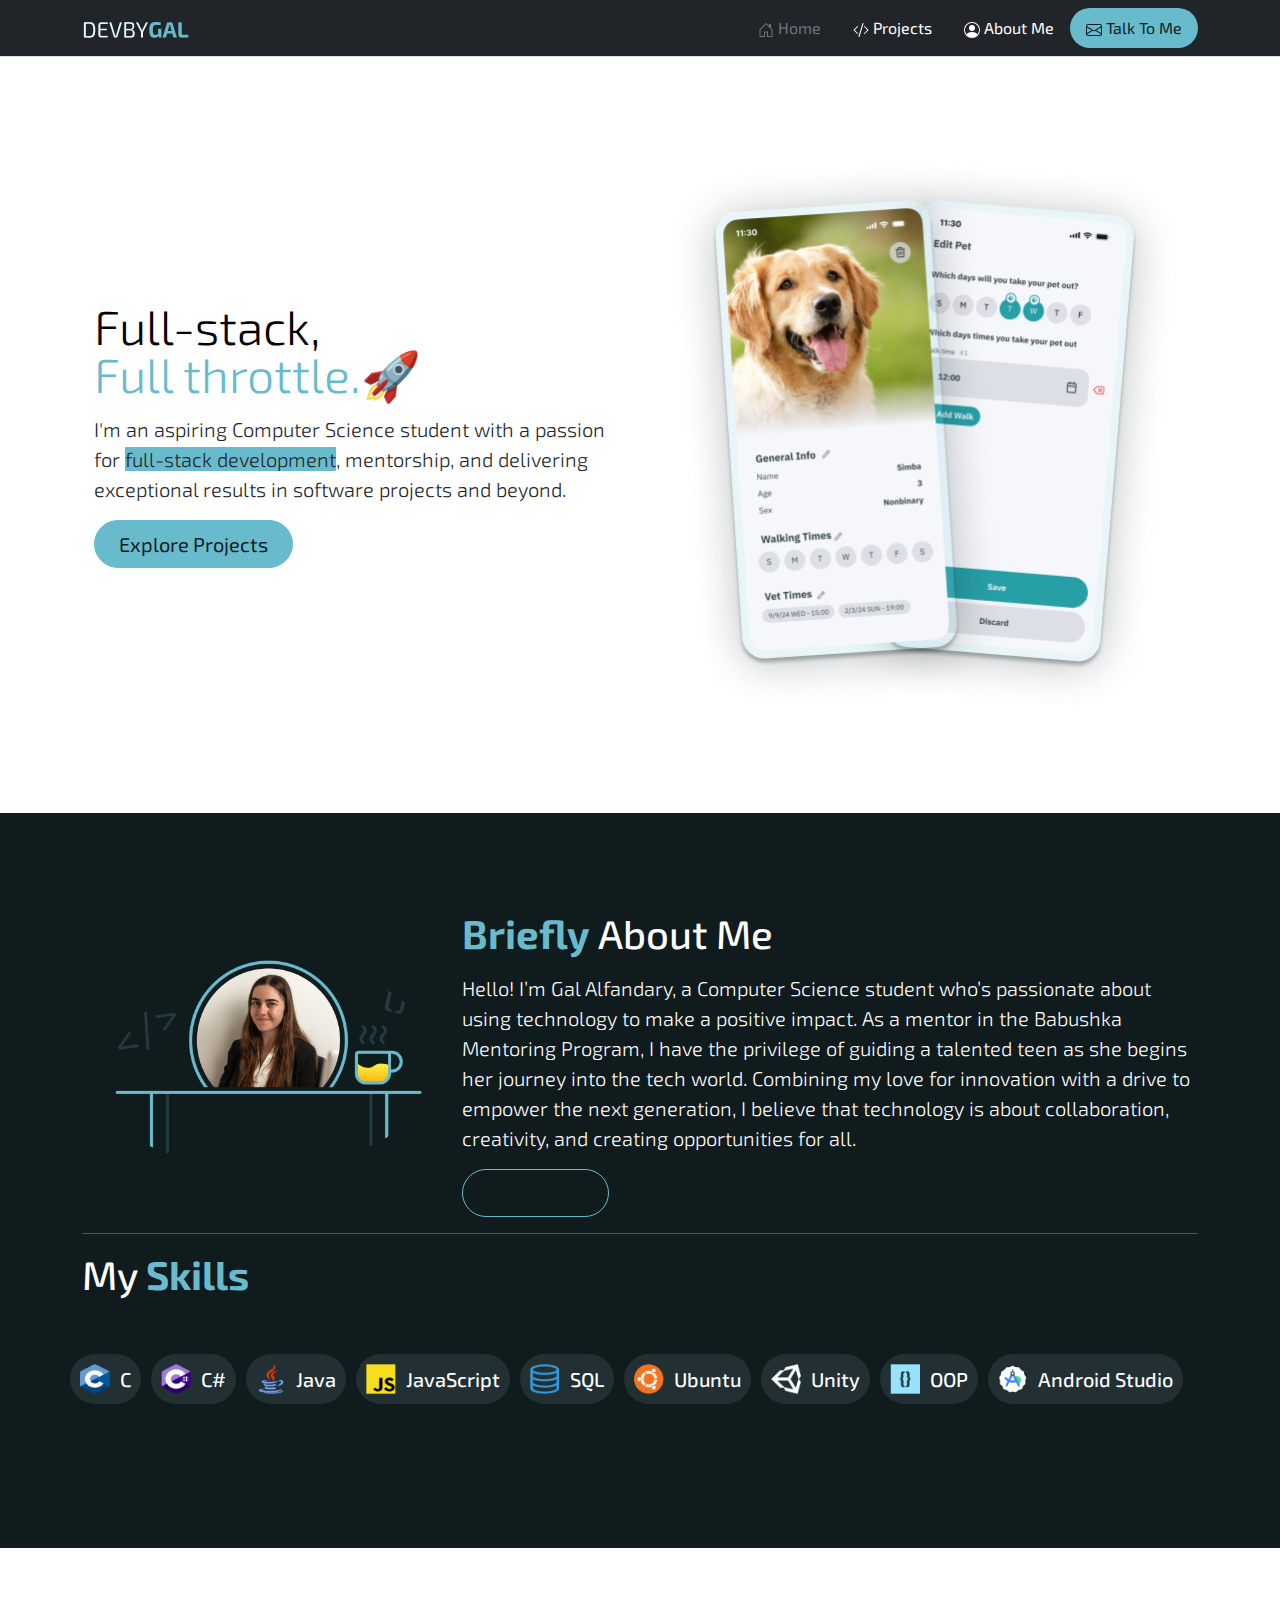
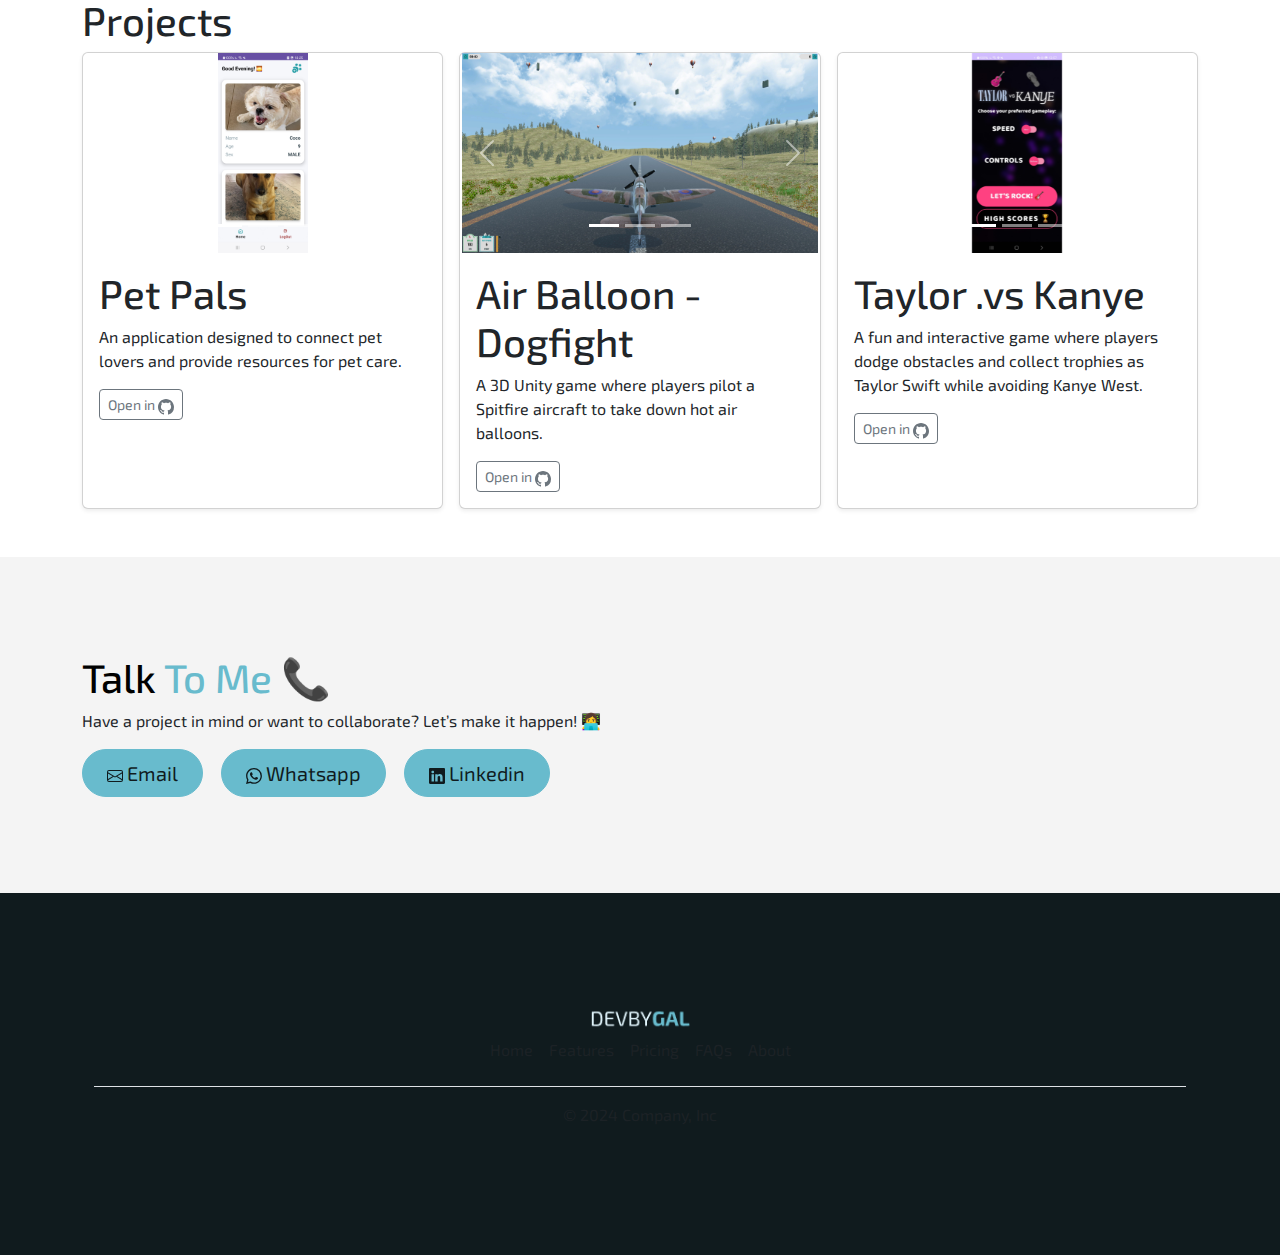
==== commit 79fa8780: "added contact buttons" ====
--- a/index.html
+++ b/index.html
@@ -117,68 +117,67 @@
               <span class="catchphrase" style="font-weight: bold;">Briefly</span> About Me
             </h1>
             <p class="lead mt-3">
-              Lorem ipsum dolor sit amet, consectetur adipiscing elit. Suspendisse varius enim in eros elementum
-              tristique. Duis cursus, mi quis viverra ornare, eros dolor interdum nulla, ut commodo diam libero vitae
-              erat.
+              Hello! I’m Gal Alfandary, a Computer Science student who’s passionate about using technology to make a positive impact. As a mentor in the Babushka Mentoring Program, I have the privilege of guiding a talented teen as she begins her journey into the tech world. Combining my love for innovation with a drive to empower the next generation, I believe that technology is about collaboration, creativity, and creating opportunities for all.
             </p>
+            <button type="button" class="btn btn-primary btn-lg px-4 me-md-2 about-me">Read more</button>
           </div>
         </div>
         <hr>
-        <h1> My <span class="catchphrase" style="font-weight: bold;">Skills</span></h1>
-
-        <div class="row row-cols-1 row-cols-sm-2 row-cols-md-3 row-cols-lg-4 g-4 py-5 ">
+        <h1 class="text-start"> My <span class="catchphrase" style="font-weight: bold;">Skills</span></h1>
+
+        <div class="row row-cols-1 row-cols-sm-2 row-cols-md-3 row-cols-lg-4 g-4 py-5 skills">
           <div class="col d-flex align-items-center skill">
             <img src="./images/c.png" alt="C Language" class="img-fluid" width="50" height="50">
             <div class="text-container">
-              <h3 class="fw-bold mb-0 fs-4">C</h3>
+              <h3 class=" mb-0 fs-5">C</h3>
             </div>
           </div>
           <div class="col d-flex align-items-center skill">
             <img src="./images/csharp.png" alt="C#" class="img-fluid" width="50" height="50">
             <div class="text-container">
-              <h3 class="fw-bold mb-0 fs-4">C#</h3>
+              <h3 class="mb-0 fs-5">C#</h3>
             </div>
           </div>
           <div class="col d-flex align-items-center skill">
             <img src="./images/java.png" alt="Java" class="img-fluid" width="50" height="50">
             <div class="text-container">
-              <h3 class="fw-bold mb-0 fs-4">Java</h3>
+              <h3 class="mb-0 fs-5">Java</h3>
             </div>
           </div>
           <div class="col d-flex align-items-center skill">
             <img src="./images/js.png" alt="JavaScript" class="img-fluid" width="50" height="50">
             <div class="text-container">
-              <h3 class="fw-bold mb-0 fs-4">JavaScript</h3>
+              <h3 class="mb-0 fs-5">JavaScript</h3>
             </div>
           </div>
           <div class="col d-flex align-items-center skill">
             <img src="./images/sql.png" alt="SQL" class="img-fluid" width="50" height="50">
             <div class="text-container">
-              <h3 class="fw-bold mb-0 fs-4">SQL</h3>
+              <h3 class="mb-0 fs-5">SQL</h3>
             </div>
           </div>
           <div class="col d-flex align-items-center skill">
             <img src="./images/ubuntu.png" alt="Ubuntu" class="img-fluid" width="50" height="50">
             <div class="text-container">
-              <h3 class="fw-bold mb-0 fs-4">Ubuntu</h3>
+              <h3 class="mb-0 fs-5">Ubuntu</h3>
             </div>
           </div>
           <div class="col d-flex align-items-center skill">
             <img src="./images/unity.png" alt="Unity" class="img-fluid" width="50" height="50">
             <div class="text-container">
-              <h3 class="fw-bold mb-0 fs-4">Unity</h3>
+              <h3 class="mb-0 fs-5">Unity</h3>
             </div>
           </div>
           <div class="col d-flex align-items-center skill">
             <img src="./images/oop.png" alt="OOP" class="img-fluid" width="50" height="50">
             <div class="text-container">
-              <h3 class="fw-bold mb-0 fs-4">OOP</h3>
+              <h3 class="mb-0 fs-5">OOP</h3>
             </div>
           </div>
           <div class="col d-flex align-items-center skill">
             <img src="./images/androidStudio.png" alt="Android Studio" class="img-fluid" width="50" height="50">
             <div class="text-container">
-              <h3 class="fw-bold mb-0 fs-4">Android Studio</h3>
+              <h3 class="mb-0 fs-5">Android Studio</h3>
             </div>
           </div>
         </div>
@@ -194,7 +193,7 @@
   <section>
     <!--Projects-->
 
-    <div class="container">
+    <div class="container py-5">
       <h1 class="text-start">Projects</h1>
       <div class="row row-cols-1 row-cols-sm-2 row-cols-md-3 g-3">
 
@@ -374,23 +373,28 @@
       <div class="container py-5">
         <h1 class="text-body-emphasis">Talk <span class="catchphrase">To Me 📞</span></h1>
         <p class="col-lg-8 text-start">
-          Lorem ipsum dolor sit amet, consectetur adipiscing elit. 🙏🏻
+          Have a project in mind or want to collaborate? Let’s make it happen! 👩‍💻
         </p>
-        <button type="button" class="btn btn-primary btn-lg px-4 me-md-2"><svg xmlns="http://www.w3.org/2000/svg"
-            width="16" height="16" fill="currentColor" class="bi bi-envelope" viewBox="0 0 16 16">
-            <path
-              d="M0 4a2 2 0 0 1 2-2h12a2 2 0 0 1 2 2v8a2 2 0 0 1-2 2H2a2 2 0 0 1-2-2zm2-1a1 1 0 0 0-1 1v.217l7 4.2 7-4.2V4a1 1 0 0 0-1-1zm13 2.383-4.708 2.825L15 11.105zm-.034 6.876-5.64-3.471L8 9.583l-1.326-.795-5.64 3.47A1 1 0 0 0 2 13h12a1 1 0 0 0 .966-.741M1 11.105l4.708-2.897L1 5.383z" />
-          </svg> Email</button>
-        <button type="button" class="btn btn-primary btn-lg px-4 me-md-2"><svg xmlns="http://www.w3.org/2000/svg"
-            width="16" height="16" fill="currentColor" class="bi bi-whatsapp" viewBox="0 0 16 16">
-            <path
-              d="M13.601 2.326A7.85 7.85 0 0 0 7.994 0C3.627 0 .068 3.558.064 7.926c0 1.399.366 2.76 1.057 3.965L0 16l4.204-1.102a7.9 7.9 0 0 0 3.79.965h.004c4.368 0 7.926-3.558 7.93-7.93A7.9 7.9 0 0 0 13.6 2.326zM7.994 14.521a6.6 6.6 0 0 1-3.356-.92l-.24-.144-2.494.654.666-2.433-.156-.251a6.56 6.56 0 0 1-1.007-3.505c0-3.626 2.957-6.584 6.591-6.584a6.56 6.56 0 0 1 4.66 1.931 6.56 6.56 0 0 1 1.928 4.66c-.004 3.639-2.961 6.592-6.592 6.592m3.615-4.934c-.197-.099-1.17-.578-1.353-.646-.182-.065-.315-.099-.445.099-.133.197-.513.646-.627.775-.114.133-.232.148-.43.05-.197-.1-.836-.308-1.592-.985-.59-.525-.985-1.175-1.103-1.372-.114-.198-.011-.304.088-.403.087-.088.197-.232.296-.346.1-.114.133-.198.198-.33.065-.134.034-.248-.015-.347-.05-.099-.445-1.076-.612-1.47-.16-.389-.323-.335-.445-.34-.114-.007-.247-.007-.38-.007a.73.73 0 0 0-.529.247c-.182.198-.691.677-.691 1.654s.71 1.916.81 2.049c.098.133 1.394 2.132 3.383 2.992.47.205.84.326 1.129.418.475.152.904.129 1.246.08.38-.058 1.171-.48 1.338-.943.164-.464.164-.86.114-.943-.049-.084-.182-.133-.38-.232" />
-          </svg> Whatsapp</button>
-        <button type="button" class="btn btn-primary btn-lg px-4 me-md-2"><svg xmlns="http://www.w3.org/2000/svg"
-            width="16" height="16" fill="currentColor" class="bi bi-linkedin" viewBox="0 0 16 16">
-            <path
-              d="M0 1.146C0 .513.526 0 1.175 0h13.65C15.474 0 16 .513 16 1.146v13.708c0 .633-.526 1.146-1.175 1.146H1.175C.526 16 0 15.487 0 14.854zm4.943 12.248V6.169H2.542v7.225zm-1.2-8.212c.837 0 1.358-.554 1.358-1.248-.015-.709-.52-1.248-1.342-1.248S2.4 3.226 2.4 3.934c0 .694.521 1.248 1.327 1.248zm4.908 8.212V9.359c0-.216.016-.432.08-.586.173-.431.568-.878 1.232-.878.869 0 1.216.662 1.216 1.634v3.865h2.401V9.25c0-2.22-1.184-3.252-2.764-3.252-1.274 0-1.845.7-2.165 1.193v.025h-.016l.016-.025V6.169h-2.4c.03.678 0 7.225 0 7.225z" />
-          </svg> Linkedin</button>
+        <div class="skills">
+          <button type="button" class="btn btn-primary btn-lg px-4 me-md-2 Email"><svg
+              xmlns="http://www.w3.org/2000/svg" width="16" height="16" fill="currentColor" class="bi bi-envelope"
+              viewBox="0 0 16 16">
+              <path
+                d="M0 4a2 2 0 0 1 2-2h12a2 2 0 0 1 2 2v8a2 2 0 0 1-2 2H2a2 2 0 0 1-2-2zm2-1a1 1 0 0 0-1 1v.217l7 4.2 7-4.2V4a1 1 0 0 0-1-1zm13 2.383-4.708 2.825L15 11.105zm-.034 6.876-5.64-3.471L8 9.583l-1.326-.795-5.64 3.47A1 1 0 0 0 2 13h12a1 1 0 0 0 .966-.741M1 11.105l4.708-2.897L1 5.383z" />
+            </svg> Email</button>
+          <button type="button" class="btn btn-primary btn-lg px-4 me-md-2 Whatsapp"><svg
+              xmlns="http://www.w3.org/2000/svg" width="16" height="16" fill="currentColor" class="bi bi-whatsapp"
+              viewBox="0 0 16 16">
+              <path
+                d="M13.601 2.326A7.85 7.85 0 0 0 7.994 0C3.627 0 .068 3.558.064 7.926c0 1.399.366 2.76 1.057 3.965L0 16l4.204-1.102a7.9 7.9 0 0 0 3.79.965h.004c4.368 0 7.926-3.558 7.93-7.93A7.9 7.9 0 0 0 13.6 2.326zM7.994 14.521a6.6 6.6 0 0 1-3.356-.92l-.24-.144-2.494.654.666-2.433-.156-.251a6.56 6.56 0 0 1-1.007-3.505c0-3.626 2.957-6.584 6.591-6.584a6.56 6.56 0 0 1 4.66 1.931 6.56 6.56 0 0 1 1.928 4.66c-.004 3.639-2.961 6.592-6.592 6.592m3.615-4.934c-.197-.099-1.17-.578-1.353-.646-.182-.065-.315-.099-.445.099-.133.197-.513.646-.627.775-.114.133-.232.148-.43.05-.197-.1-.836-.308-1.592-.985-.59-.525-.985-1.175-1.103-1.372-.114-.198-.011-.304.088-.403.087-.088.197-.232.296-.346.1-.114.133-.198.198-.33.065-.134.034-.248-.015-.347-.05-.099-.445-1.076-.612-1.47-.16-.389-.323-.335-.445-.34-.114-.007-.247-.007-.38-.007a.73.73 0 0 0-.529.247c-.182.198-.691.677-.691 1.654s.71 1.916.81 2.049c.098.133 1.394 2.132 3.383 2.992.47.205.84.326 1.129.418.475.152.904.129 1.246.08.38-.058 1.171-.48 1.338-.943.164-.464.164-.86.114-.943-.049-.084-.182-.133-.38-.232" />
+            </svg> Whatsapp</button>
+          <button type="button" class="btn btn-primary btn-lg px-4 me-md-2 Linkedin"><svg
+              xmlns="http://www.w3.org/2000/svg" width="16" height="16" fill="currentColor" class="bi bi-linkedin"
+              viewBox="0 0 16 16">
+              <path
+                d="M0 1.146C0 .513.526 0 1.175 0h13.65C15.474 0 16 .513 16 1.146v13.708c0 .633-.526 1.146-1.175 1.146H1.175C.526 16 0 15.487 0 14.854zm4.943 12.248V6.169H2.542v7.225zm-1.2-8.212c.837 0 1.358-.554 1.358-1.248-.015-.709-.52-1.248-1.342-1.248S2.4 3.226 2.4 3.934c0 .694.521 1.248 1.327 1.248zm4.908 8.212V9.359c0-.216.016-.432.08-.586.173-.431.568-.878 1.232-.878.869 0 1.216.662 1.216 1.634v3.865h2.401V9.25c0-2.22-1.184-3.252-2.764-3.252-1.274 0-1.845.7-2.165 1.193v.025h-.016l.016-.025V6.169h-2.4c.03.678 0 7.225 0 7.225z" />
+            </svg> Linkedin</button>
+        </div>
       </div>
     </div>
   </section>
@@ -398,19 +402,25 @@
   <section>
     <!-- 
     SECTION: Footer Section-->
-    <div class="container">
-      <footer class="py-3 my-4">
-        <ul class="nav justify-content-center border-bottom pb-3 mb-3">
-          <li class="nav-item"><a href="#" class="nav-link px-2 text-body-secondary">Home</a></li>
-          <li class="nav-item"><a href="#" class="nav-link px-2 text-body-secondary">Features</a></li>
-          <li class="nav-item"><a href="#" class="nav-link px-2 text-body-secondary">Pricing</a></li>
-          <li class="nav-item"><a href="#" class="nav-link px-2 text-body-secondary">FAQs</a></li>
-          <li class="nav-item"><a href="#" class="nav-link px-2 text-body-secondary">About</a></li>
-        </ul>
-        <p class="text-center text-body-secondary">© 2024 Company, Inc</p>
-      </footer>
-    </div>
-  </section>
+    <div class="p-5 text-center bg-body-tertiary footer-jumbotron">
+      <div class="container py-4">
+        <div class="container">
+          <footer class="py-3 my-4">
+            <img src="./images/logo.png" alt="Gal's Logo" class="d-block mx-auto img-fluid" width="100" height="100">
+            <ul class="nav justify-content-center border-bottom pb-3 mb-3">
+              <li class="nav-item"><a href="#" class="nav-link px-2 text-body-secondary">Home</a></li>
+              <li class="nav-item"><a href="#" class="nav-link px-2 text-body-secondary">Features</a></li>
+              <li class="nav-item"><a href="#" class="nav-link px-2 text-body-secondary">Pricing</a></li>
+              <li class="nav-item"><a href="#" class="nav-link px-2 text-body-secondary">FAQs</a></li>
+              <li class="nav-item"><a href="#" class="nav-link px-2 text-body-secondary">About</a></li>
+            </ul>
+            <p class="text-center text-body-secondary">© 2024 Company, Inc</p>
+          </footer>
+        </div>
+      </div>
+    </div>
+  </section>
+  <script src="https://code.jquery.com/jquery-3.6.0.min.js"></script>
 
   <script src="https://cdn.jsdelivr.net/npm/bootstrap@5.3.3/dist/js/bootstrap.bundle.min.js"
     integrity="sha384-YvpcrYf0tY3lHB60NNkmXc5s9fDVZLESaAA55NDzOxhy9GkcIdslK1eN7N6jIeHz"
--- a/styles.css
+++ b/styles.css
@@ -68,4 +68,19 @@
 .carousel-inner img {
   height: 200px; /* Set a fixed height */
   object-fit: contain; /* Maintain aspect ratio while covering the area */
+}
+.skill img{
+  width: 30px;
+  height: 30px;
+}
+
+.skills{
+  display: flex;
+  flex-wrap: wrap;
+  justify-content: flex-start;
+  gap: 10px;
+}
+.footer-jumbotron{
+  background-color: #101B1E;
+  color: white;
 }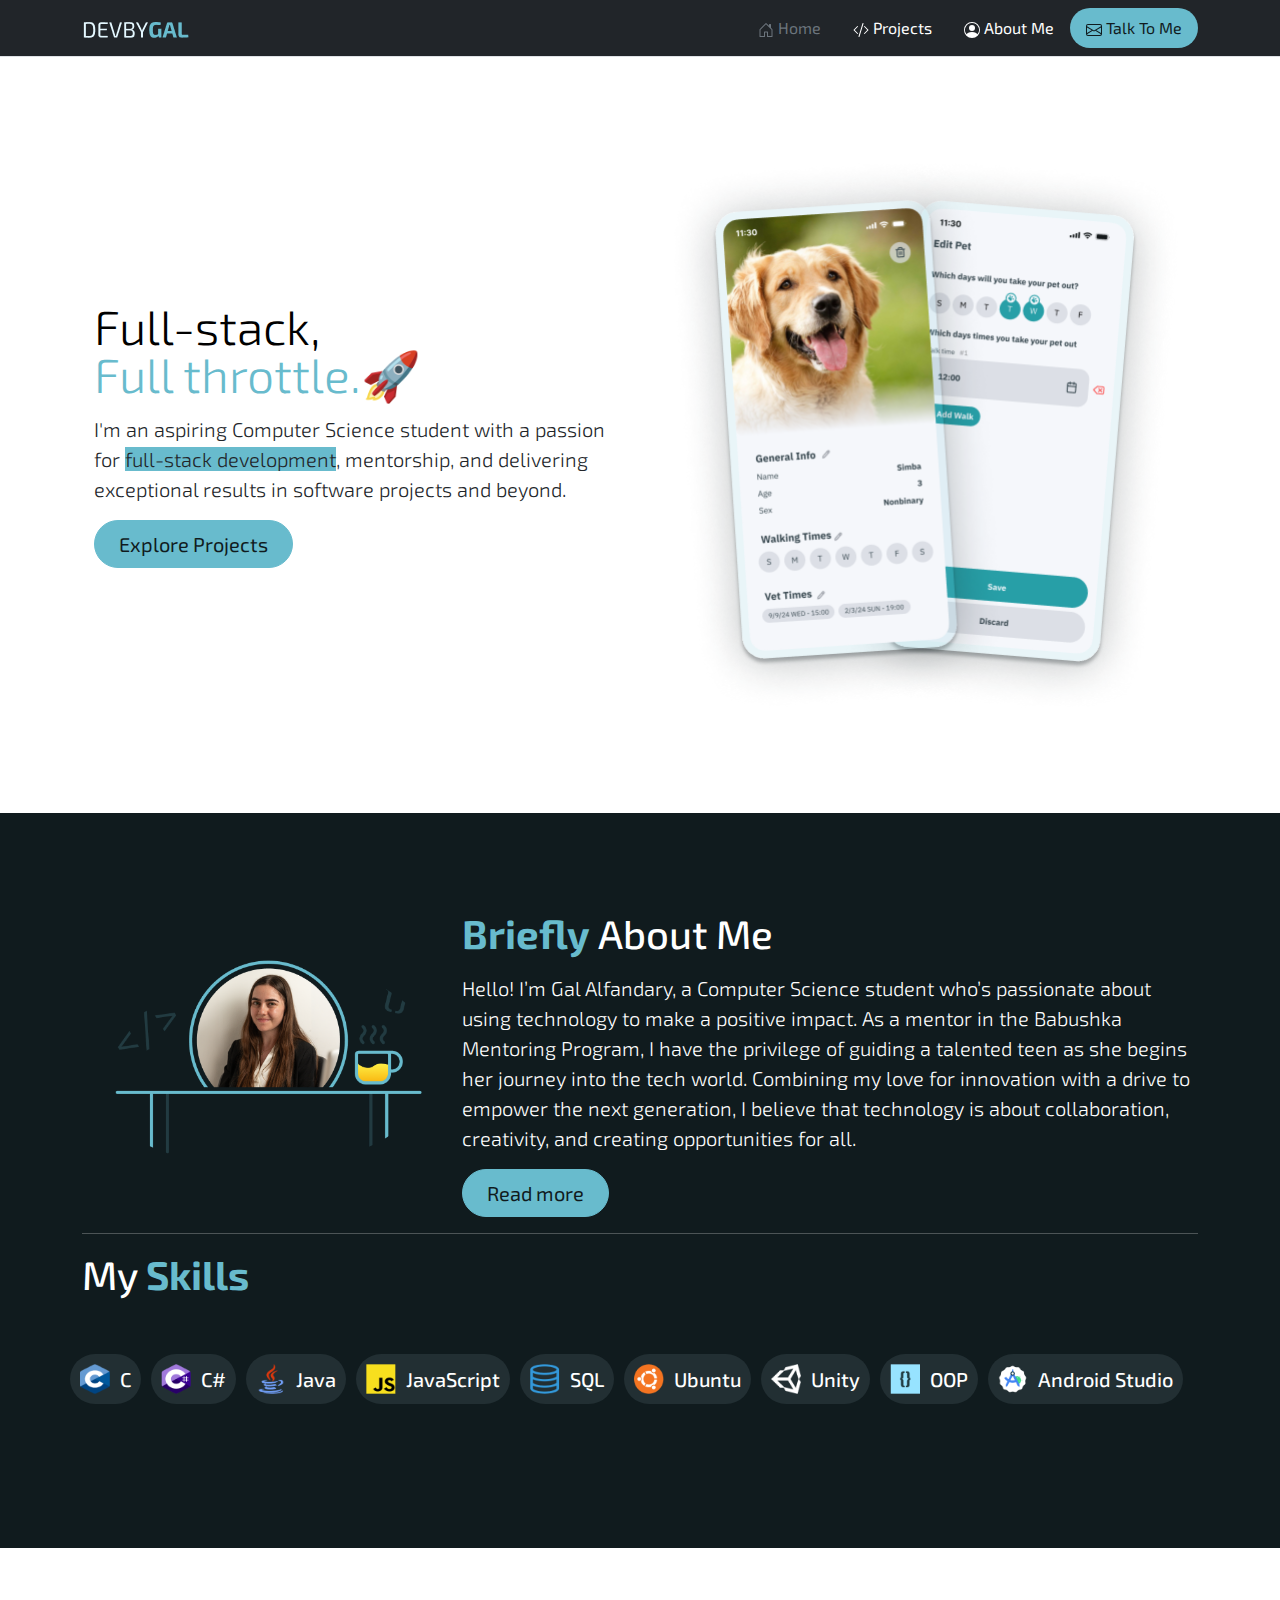
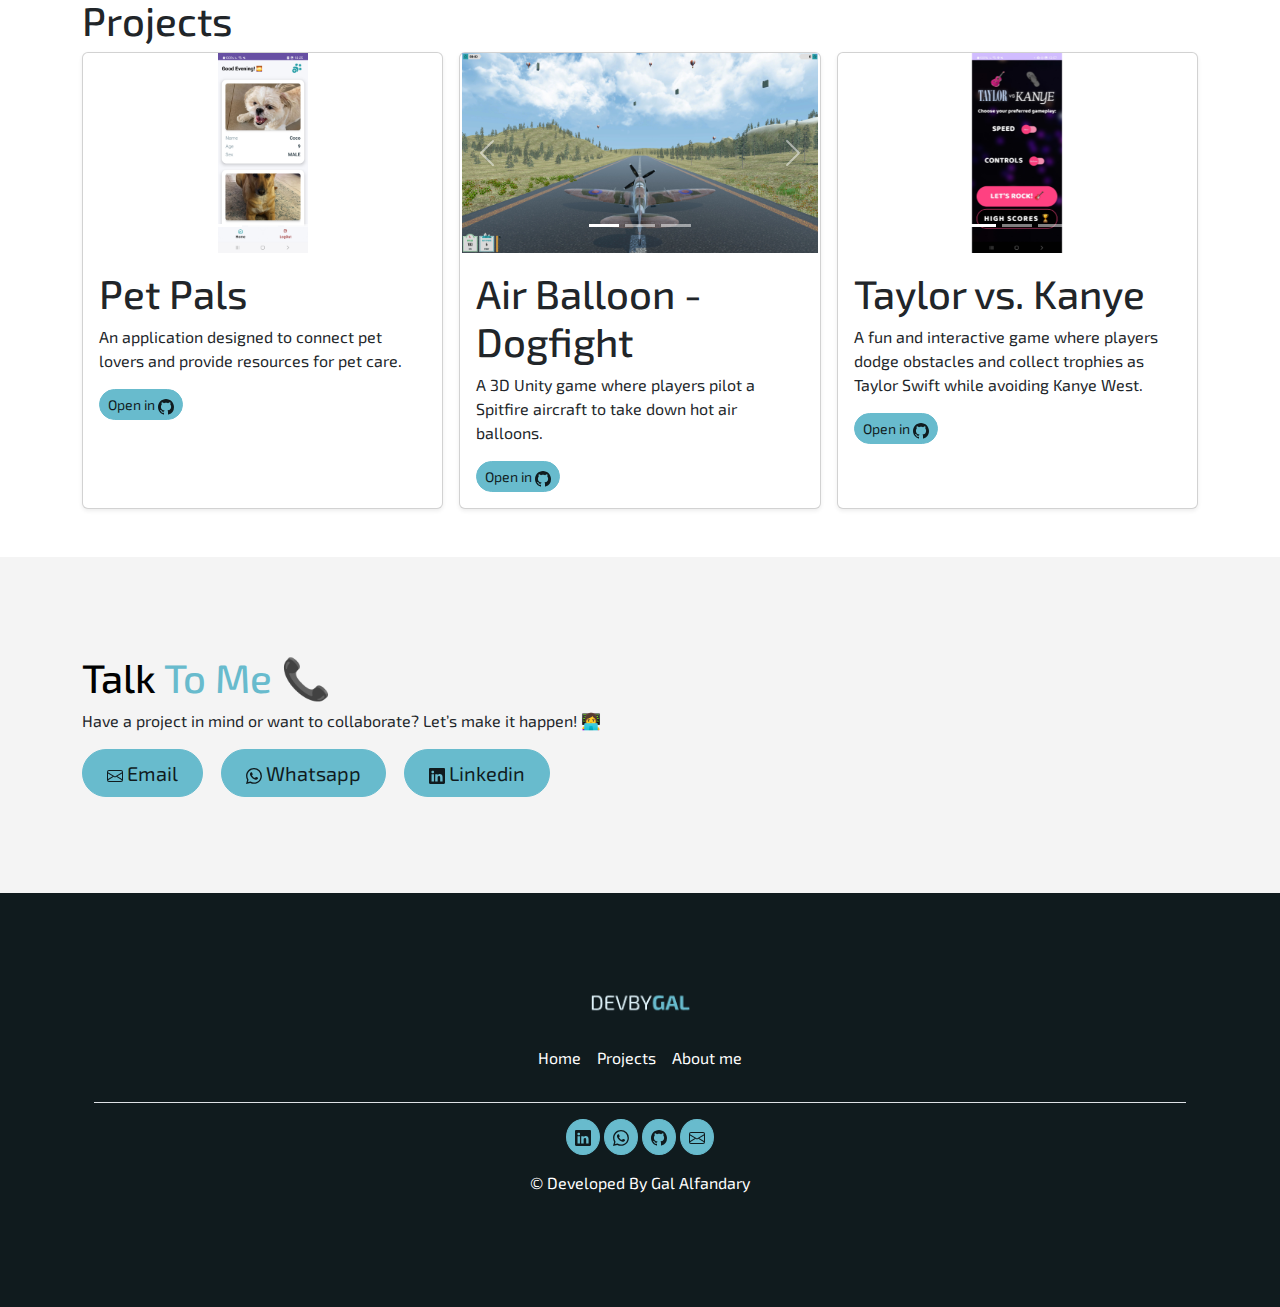
==== commit 30eaa70d: "added footer buttons" ====
--- a/index.html
+++ b/index.html
@@ -93,7 +93,7 @@
               class="bg-highlighted">full-stack development</span>, mentorship, and delivering exceptional results in
             software projects and beyond.</p>
           <div class="d-grid gap-2 d-md-flex justify-content-md-start">
-            <button type="button" class="btn btn-primary btn-lg px-4 me-md-2">Explore Projects</button>
+            <button type="button" class="btn btn-primary btn-lg px-4 me-md-2 explore-button">Explore Projects</button>
           </div>
         </div>
       </div>
@@ -119,7 +119,7 @@
             <p class="lead mt-3">
               Hello! I’m Gal Alfandary, a Computer Science student who’s passionate about using technology to make a positive impact. As a mentor in the Babushka Mentoring Program, I have the privilege of guiding a talented teen as she begins her journey into the tech world. Combining my love for innovation with a drive to empower the next generation, I believe that technology is about collaboration, creativity, and creating opportunities for all.
             </p>
-            <button type="button" class="btn btn-primary btn-lg px-4 me-md-2 about-me">Read more</button>
+            <button type="button" class="btn btn-primary btn-lg px-4 me-md-2 about">Read more</button>
           </div>
         </div>
         <hr>
@@ -190,7 +190,8 @@
     </div>
     </div>
   </section>
-  <section>
+
+  <section id="projects">
     <!--Projects-->
 
     <div class="container py-5">
@@ -236,7 +237,7 @@
               <p class="card-text">An application designed to connect pet lovers and provide resources for pet care.</p>
               <div class="d-flex justify-content-between align-items-center">
                 <div class="btn-group">
-                  <button type="button" class="btn btn-sm btn-outline-secondary"
+                  <button type="button" class="btn btn-sm btn-primary"
                     onclick="window.open('https://github.com/GalAlfandary/PetPals', '_blank')">Open in <svg
                       xmlns="http://www.w3.org/2000/svg" width="16" height="16" fill="currentColor" class="bi bi-github"
                       viewBox="0 0 16 16">
@@ -289,7 +290,7 @@
                 balloons.</p>
               <div class="d-flex justify-content-between align-items-center">
                 <div class="btn-group">
-                  <button type="button" class="btn btn-sm btn-outline-secondary"
+                  <button type="button" class="btn btn-sm btn-primary"
                     onclick="window.open('https://github.com/GalAlfandary/AirBalloon-Dogfight', '_blank')">Open in <svg
                       xmlns="http://www.w3.org/2000/svg" width="16" height="16" fill="currentColor" class="bi bi-github"
                       viewBox="0 0 16 16">
@@ -337,12 +338,12 @@
               </button>
             </div>
             <div class="card-body">
-              <h1 class="card-title">Taylor .vs Kanye</h1>
+              <h1 class="card-title">Taylor vs. Kanye</h1>
               <p class="card-text">A fun and interactive game where players dodge obstacles and collect trophies as
                 Taylor Swift while avoiding Kanye West.</p>
               <div class="d-flex justify-content-between align-items-center">
                 <div class="btn-group">
-                  <button type="button" class="btn btn-sm btn-outline-secondary"
+                  <button type="button" class="btn btn-sm btn-primary"
                     onclick="window.open('https://github.com/GalAlfandary/Taylor-vs-Kanye', '_blank')">Open in <svg
                       xmlns="http://www.w3.org/2000/svg" width="16" height="16" fill="currentColor" class="bi bi-github"
                       viewBox="0 0 16 16">
@@ -403,25 +404,64 @@
     <!-- 
     SECTION: Footer Section-->
     <div class="p-5 text-center bg-body-tertiary footer-jumbotron">
-      <div class="container py-4">
-        <div class="container">
+      <div class="container py-2">
+        <div class="container footer" >
           <footer class="py-3 my-4">
             <img src="./images/logo.png" alt="Gal's Logo" class="d-block mx-auto img-fluid" width="100" height="100">
-            <ul class="nav justify-content-center border-bottom pb-3 mb-3">
-              <li class="nav-item"><a href="#" class="nav-link px-2 text-body-secondary">Home</a></li>
-              <li class="nav-item"><a href="#" class="nav-link px-2 text-body-secondary">Features</a></li>
-              <li class="nav-item"><a href="#" class="nav-link px-2 text-body-secondary">Pricing</a></li>
-              <li class="nav-item"><a href="#" class="nav-link px-2 text-body-secondary">FAQs</a></li>
-              <li class="nav-item"><a href="#" class="nav-link px-2 text-body-secondary">About</a></li>
+            <ul class="nav justify-content-center border-bottom py-4 mb-3">
+              <li class="nav-item" ><a href="#" class="nav-link px-2 text-body-secondary" style="color: white;">Home</a></li>
+              <li class="nav-item"><a href="#" class="nav-link px-2 text-body-secondary">Projects</a></li>
+              <li class="nav-item"><a href="#" class="nav-link px-2 text-body-secondary">About me</a></li>
             </ul>
-            <p class="text-center text-body-secondary">© 2024 Company, Inc</p>
+            
+            <button class="btn btn-primary rounded-circle p-2 mx-0.5 lh-1 Linkedin" type="button">
+              <svg
+              xmlns="http://www.w3.org/2000/svg" width="16" height="16" fill="currentColor" class="bi bi-linkedin"
+              viewBox="0 0 16 16">
+              <path
+                d="M0 1.146C0 .513.526 0 1.175 0h13.65C15.474 0 16 .513 16 1.146v13.708c0 .633-.526 1.146-1.175 1.146H1.175C.526 16 0 15.487 0 14.854zm4.943 12.248V6.169H2.542v7.225zm-1.2-8.212c.837 0 1.358-.554 1.358-1.248-.015-.709-.52-1.248-1.342-1.248S2.4 3.226 2.4 3.934c0 .694.521 1.248 1.327 1.248zm4.908 8.212V9.359c0-.216.016-.432.08-.586.173-.431.568-.878 1.232-.878.869 0 1.216.662 1.216 1.634v3.865h2.401V9.25c0-2.22-1.184-3.252-2.764-3.252-1.274 0-1.845.7-2.165 1.193v.025h-.016l.016-.025V6.169h-2.4c.03.678 0 7.225 0 7.225z" />
+            </svg>
+              <span class="visually-hidden">Dismiss</span>
+            </button>
+
+            
+            <button class="btn btn-primary rounded-circle p-2 mx-0.5 lh-1 Whatsapp" type="button">
+              <svg
+              xmlns="http://www.w3.org/2000/svg" width="16" height="16" fill="currentColor" class="bi bi-whatsapp"
+              viewBox="0 0 16 16">
+              <path
+                d="M13.601 2.326A7.85 7.85 0 0 0 7.994 0C3.627 0 .068 3.558.064 7.926c0 1.399.366 2.76 1.057 3.965L0 16l4.204-1.102a7.9 7.9 0 0 0 3.79.965h.004c4.368 0 7.926-3.558 7.93-7.93A7.9 7.9 0 0 0 13.6 2.326zM7.994 14.521a6.6 6.6 0 0 1-3.356-.92l-.24-.144-2.494.654.666-2.433-.156-.251a6.56 6.56 0 0 1-1.007-3.505c0-3.626 2.957-6.584 6.591-6.584a6.56 6.56 0 0 1 4.66 1.931 6.56 6.56 0 0 1 1.928 4.66c-.004 3.639-2.961 6.592-6.592 6.592m3.615-4.934c-.197-.099-1.17-.578-1.353-.646-.182-.065-.315-.099-.445.099-.133.197-.513.646-.627.775-.114.133-.232.148-.43.05-.197-.1-.836-.308-1.592-.985-.59-.525-.985-1.175-1.103-1.372-.114-.198-.011-.304.088-.403.087-.088.197-.232.296-.346.1-.114.133-.198.198-.33.065-.134.034-.248-.015-.347-.05-.099-.445-1.076-.612-1.47-.16-.389-.323-.335-.445-.34-.114-.007-.247-.007-.38-.007a.73.73 0 0 0-.529.247c-.182.198-.691.677-.691 1.654s.71 1.916.81 2.049c.098.133 1.394 2.132 3.383 2.992.47.205.84.326 1.129.418.475.152.904.129 1.246.08.38-.058 1.171-.48 1.338-.943.164-.464.164-.86.114-.943-.049-.084-.182-.133-.38-.232" />
+            </svg>
+              <span class="visually-hidden">Dismiss</span>
+            </button>
+
+            <button class="btn btn-primary rounded-circle p-2 mx-0.5 lh-1 Github" type="button">
+              <svg
+              xmlns="http://www.w3.org/2000/svg" width="16" height="16" fill="currentColor" class="bi bi-github"
+              viewBox="0 0 16 16">
+              <path
+                d="M8 0C3.58 0 0 3.58 0 8c0 3.54 2.29 6.53 5.47 7.59.4.07.55-.17.55-.38 0-.19-.01-.82-.01-1.49-2.01.37-2.53-.49-2.69-.94-.09-.23-.48-.94-.82-1.13-.28-.15-.68-.52-.01-.53.63-.01 1.08.58 1.23.82.72 1.21 1.87.87 2.33.66.07-.52.28-.87.51-1.07-1.78-.2-3.64-.89-3.64-3.95 0-.87.31-1.59.82-2.15-.08-.2-.36-1.02.08-2.12 0 0 .67-.21 2.2.82.64-.18 1.32-.27 2-.27s1.36.09 2 .27c1.53-1.04 2.2-.82 2.2-.82.44 1.1.16 1.92.08 2.12.51.56.82 1.27.82 2.15 0 3.07-1.87 3.75-3.65 3.95.29.25.54.73.54 1.48 0 1.07-.01 1.93-.01 2.2 0 .21.15.46.55.38A8.01 8.01 0 0 0 16 8c0-4.42-3.58-8-8-8" />
+            </svg>
+              <span class="visually-hidden">Dismiss</span>
+            </button>
+            
+            <button class="btn btn-primary rounded-circle p-2 mx-0.5 lh-1 Email" type="button">
+              <svg
+              xmlns="http://www.w3.org/2000/svg" width="16" height="16" fill="currentColor" class="bi bi-envelope"
+              viewBox="0 0 16 16">
+              <path
+                d="M0 4a2 2 0 0 1 2-2h12a2 2 0 0 1 2 2v8a2 2 0 0 1-2 2H2a2 2 0 0 1-2-2zm2-1a1 1 0 0 0-1 1v.217l7 4.2 7-4.2V4a1 1 0 0 0-1-1zm13 2.383-4.708 2.825L15 11.105zm-.034 6.876-5.64-3.471L8 9.583l-1.326-.795-5.64 3.47A1 1 0 0 0 2 13h12a1 1 0 0 0 .966-.741M1 11.105l4.708-2.897L1 5.383z" />
+            </svg>
+            </button>
+            <p class="mt-3 text-center text-body-secondary">© Developed By Gal Alfandary</p>
           </footer>
         </div>
       </div>
     </div>
   </section>
+
+  <!-- Bootstrap JS -->
   <script src="https://code.jquery.com/jquery-3.6.0.min.js"></script>
-
   <script src="https://cdn.jsdelivr.net/npm/bootstrap@5.3.3/dist/js/bootstrap.bundle.min.js"
     integrity="sha384-YvpcrYf0tY3lHB60NNkmXc5s9fDVZLESaAA55NDzOxhy9GkcIdslK1eN7N6jIeHz"
     crossorigin="anonymous"></script>
--- a/styles.css
+++ b/styles.css
@@ -82,5 +82,12 @@
 }
 .footer-jumbotron{
   background-color: #101B1E;
-  color: white;
-}+  
+}
+.footer a,
+.footer p{
+  color: white !important;
+  text-decoration: none;
+}
+
+/* End of styles.css */
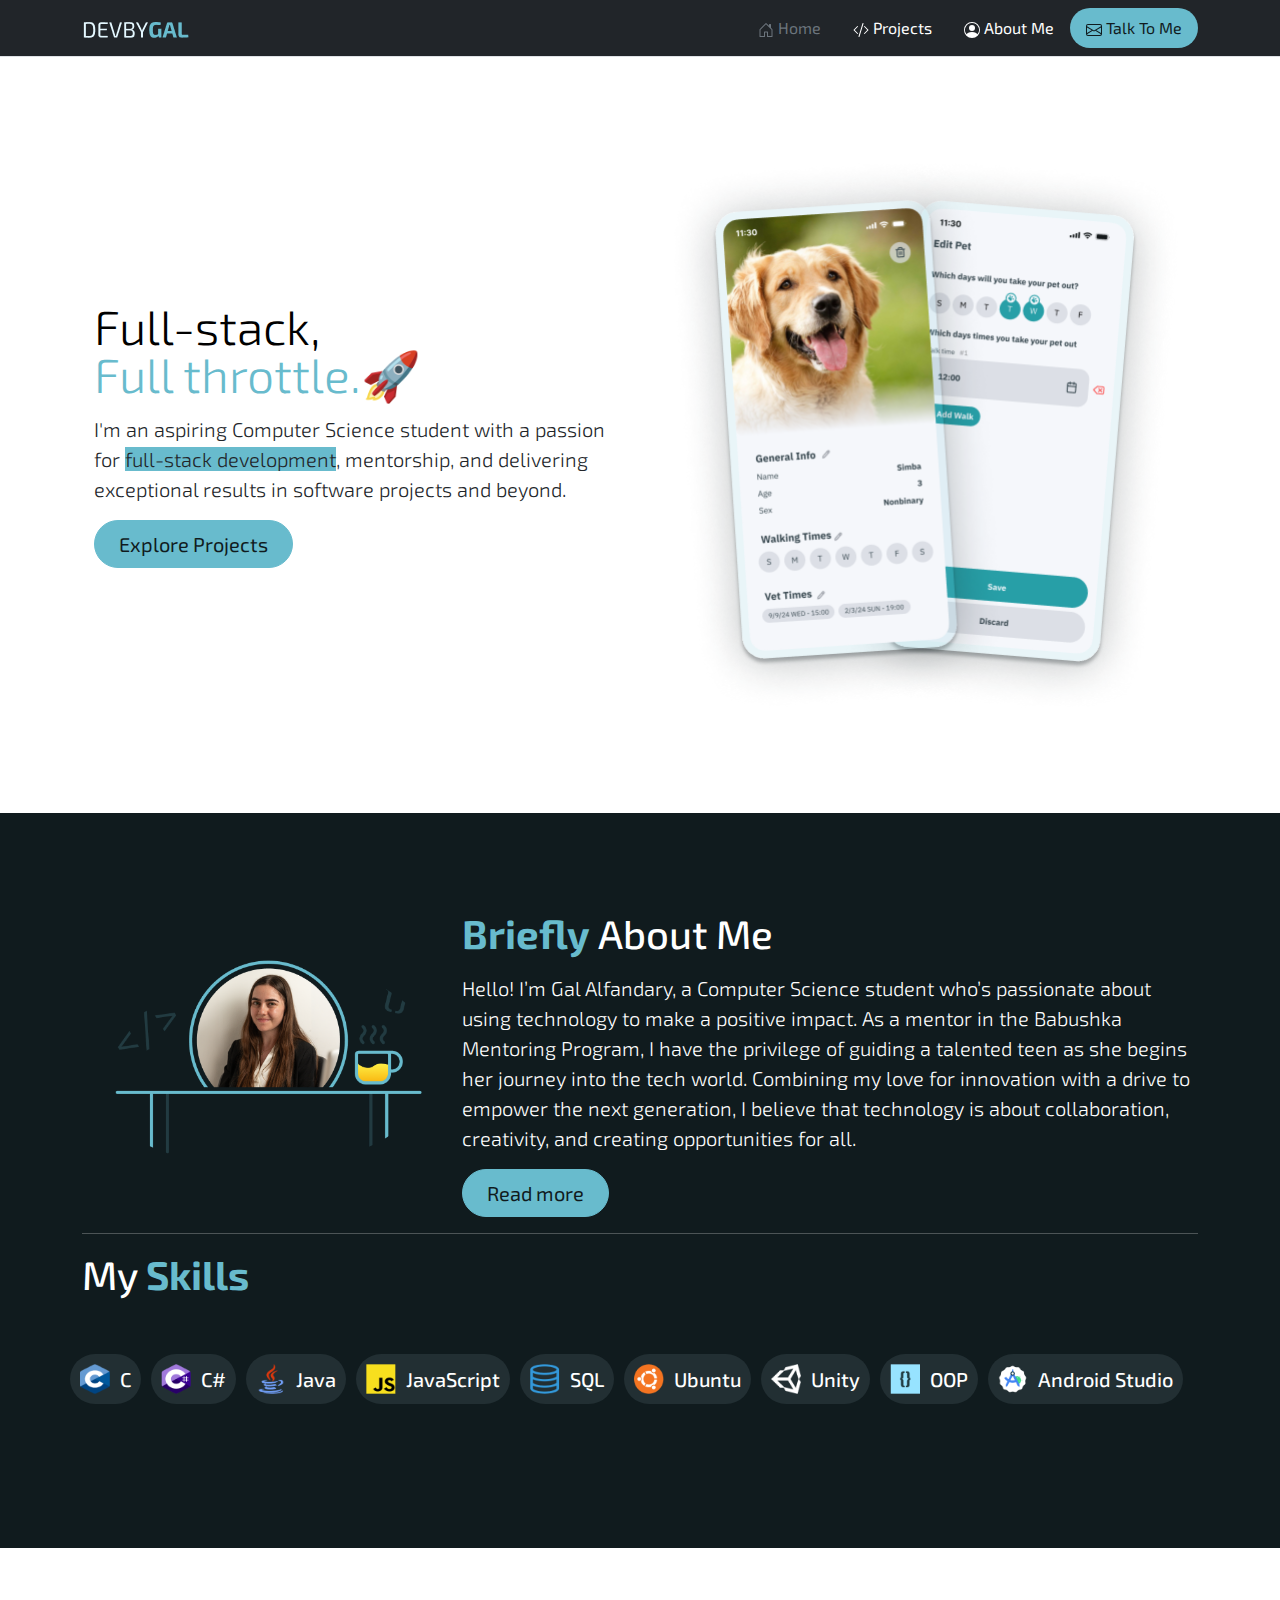
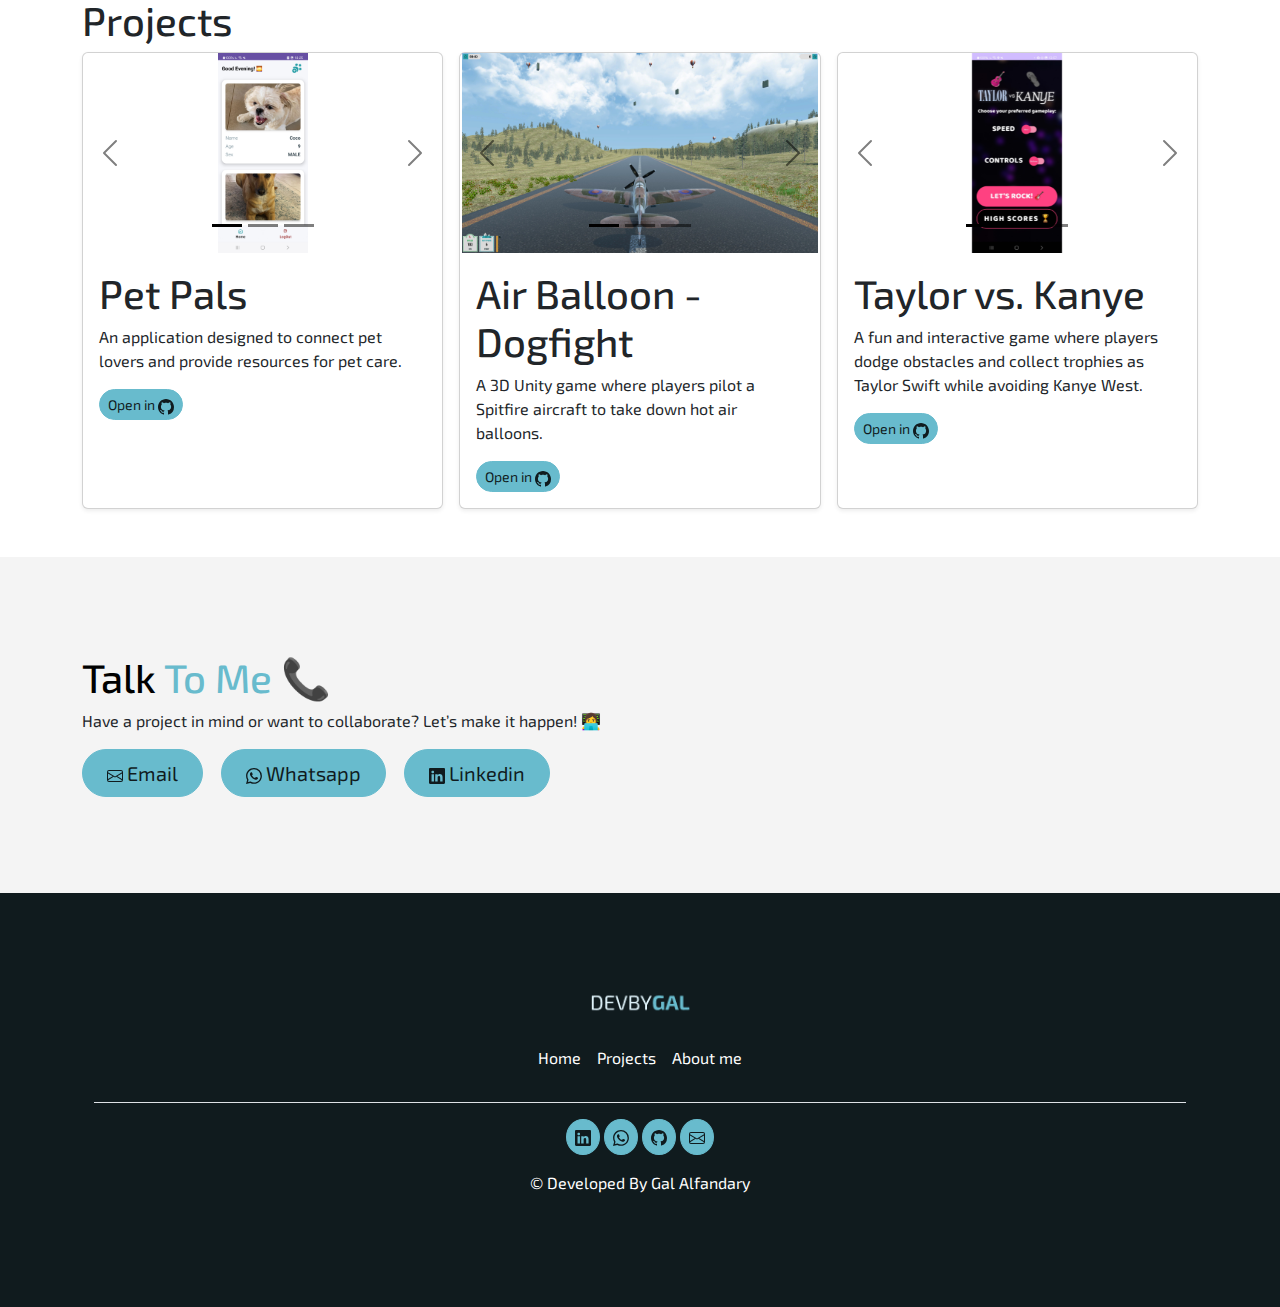
==== commit ab1bf46b: "added about page" ====
--- a/index.html
+++ b/index.html
@@ -30,7 +30,7 @@
           <!-- Buttons on the right -->
           <ul class="nav my-2 my-md-0 text-small">
             <li>
-              <a href="#" class="nav-link text-secondary">
+              <a href="./index.html" class="nav-link text-secondary">
                 <svg xmlns="http://www.w3.org/2000/svg" width="16" height="16" fill="currentColor"
                   class="bi bi-house-door" viewBox="0 0 16 16">
                   <path
@@ -40,7 +40,7 @@
               </a>
             </li>
             <li>
-              <a href="/Portfolio/projects/projects.html" class="nav-link text-white">
+              <a href="#projects" class="nav-link text-white">
                 <svg xmlns="http://www.w3.org/2000/svg" width="16" height="16" fill="currentColor"
                   class="bi bi-code-slash" viewBox="0 0 16 16">
                   <path
@@ -50,7 +50,7 @@
               </a>
             </li>
             <li>
-              <a href="#" class="nav-link text-white">
+              <a href="#Briefly" class="nav-link text-white">
                 <svg xmlns="http://www.w3.org/2000/svg" width="16" height="16" fill="currentColor"
                   class="bi bi-person-circle" viewBox="0 0 16 16">
                   <path d="M11 6a3 3 0 1 1-6 0 3 3 0 0 1 6 0" />
@@ -61,7 +61,7 @@
               </a>
             </li>
             <li>
-              <a href="#" class="nav-link btn-primary">
+              <a href="#talk-to-me" class="nav-link btn-primary">
                 <svg xmlns="http://www.w3.org/2000/svg" width="16" height="16" fill="currentColor"
                   class="bi bi-envelope" viewBox="0 0 16 16">
                   <path
@@ -103,7 +103,7 @@
 
   <section>
     <!-- SECTION: About me -->
-    <div class="p-5 text-center bg-body-tertiary">
+    <div class="p-5 text-center bg-body-tertiary" id="Briefly">
       <div class="container py-5">
         <div class="row align-items-center">
           <!-- Image on the left -->
@@ -194,14 +194,14 @@
   <section id="projects">
     <!--Projects-->
 
-    <div class="container py-5">
+    <div class="container py-5" >
       <h1 class="text-start">Projects</h1>
       <div class="row row-cols-1 row-cols-sm-2 row-cols-md-3 g-3">
 
         <!-- Card 1 -->
         <div class="col">
           <div class="card shadow-sm">
-            <div id="carouselExampleIndicators1" class="carousel slide">
+            <div id="carouselExampleIndicators1" class="carousel slide" data-bs-theme="dark" >
               <div class="carousel-indicators">
                 <button type="button" data-bs-target="#carouselExampleIndicators1" data-bs-slide-to="0" class="active"
                   aria-current="true" aria-label="Slide 1"></button>
@@ -253,7 +253,7 @@
         <!-- Card 2 -->
         <div class="col">
           <div class="card shadow-sm">
-            <div id="carouselExampleIndicators2" class="carousel slide">
+            <div id="carouselExampleIndicators2" class="carousel slide" data-bs-theme="dark" >
               <div class="carousel-indicators">
                 <button type="button" data-bs-target="#carouselExampleIndicators2" data-bs-slide-to="0" class="active"
                   aria-current="true" aria-label="Slide 1"></button>
@@ -305,8 +305,8 @@
 
         <!-- Card 3 -->
         <div class="col">
-          <div class="card shadow-sm">
-            <div id="carouselExampleIndicators3" class="carousel slide">
+          <div class="card shadow-sm" >
+            <div id="carouselExampleIndicators3" class="carousel slide" data-bs-theme="dark" >
               <div class="carousel-indicators">
                 <button type="button" data-bs-target="#carouselExampleIndicators3" data-bs-slide-to="0" class="active"
                   aria-current="true" aria-label="Slide 1"></button>
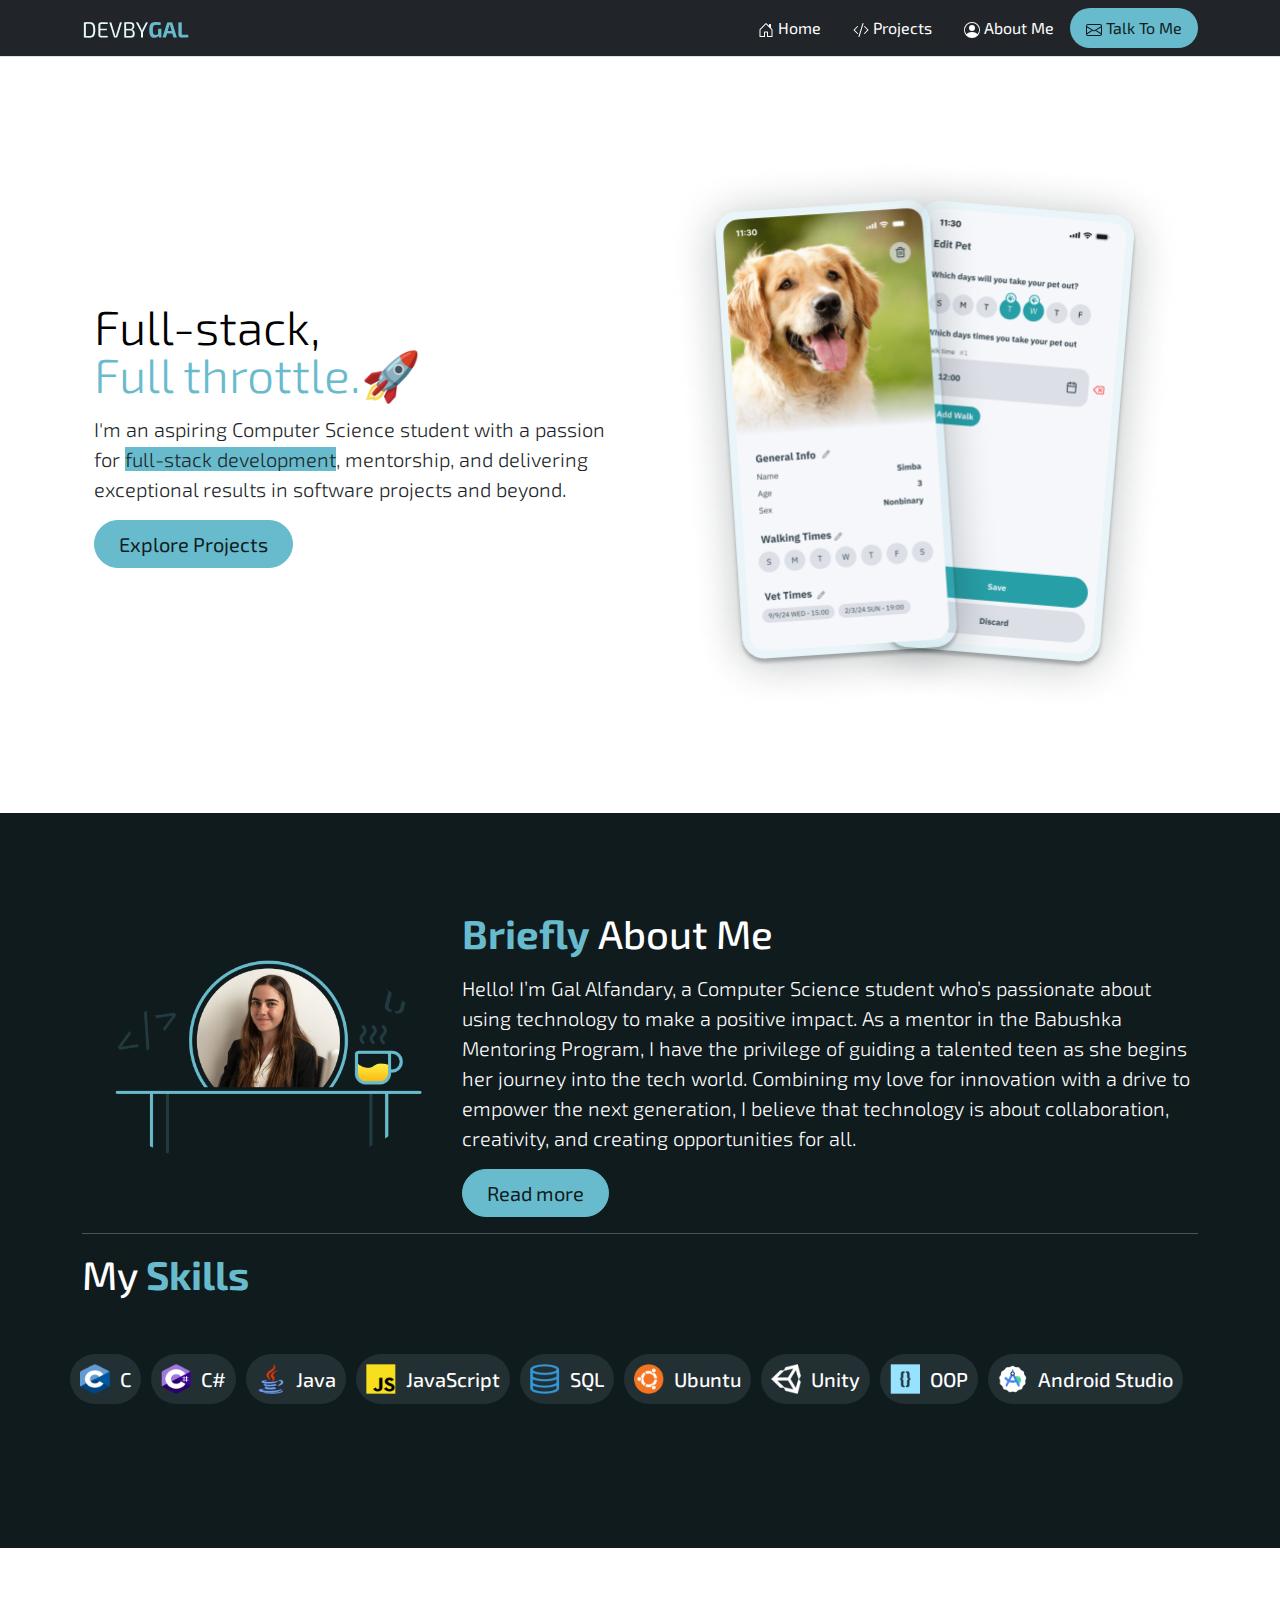
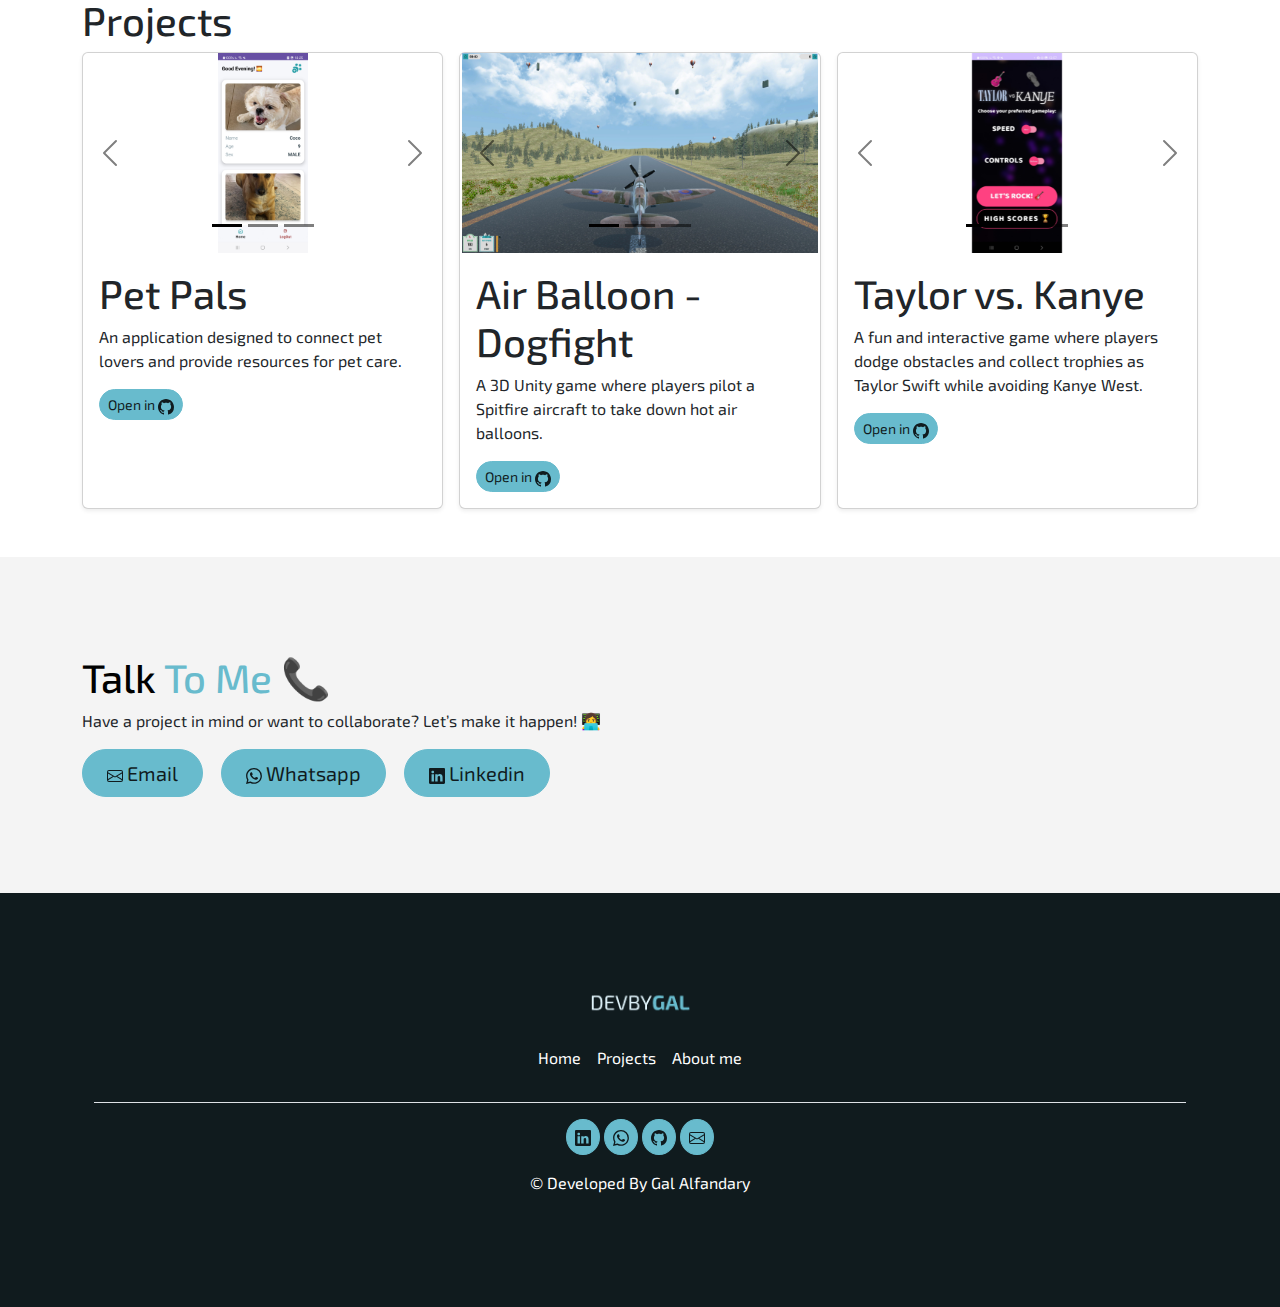
==== commit 80404b74: "UI fixing" ====
--- a/index.html
+++ b/index.html
@@ -30,7 +30,7 @@
           <!-- Buttons on the right -->
           <ul class="nav my-2 my-md-0 text-small">
             <li>
-              <a href="./index.html" class="nav-link text-secondary">
+              <a href="./index.html" class="nav-link text-white">
                 <svg xmlns="http://www.w3.org/2000/svg" width="16" height="16" fill="currentColor"
                   class="bi bi-house-door" viewBox="0 0 16 16">
                   <path
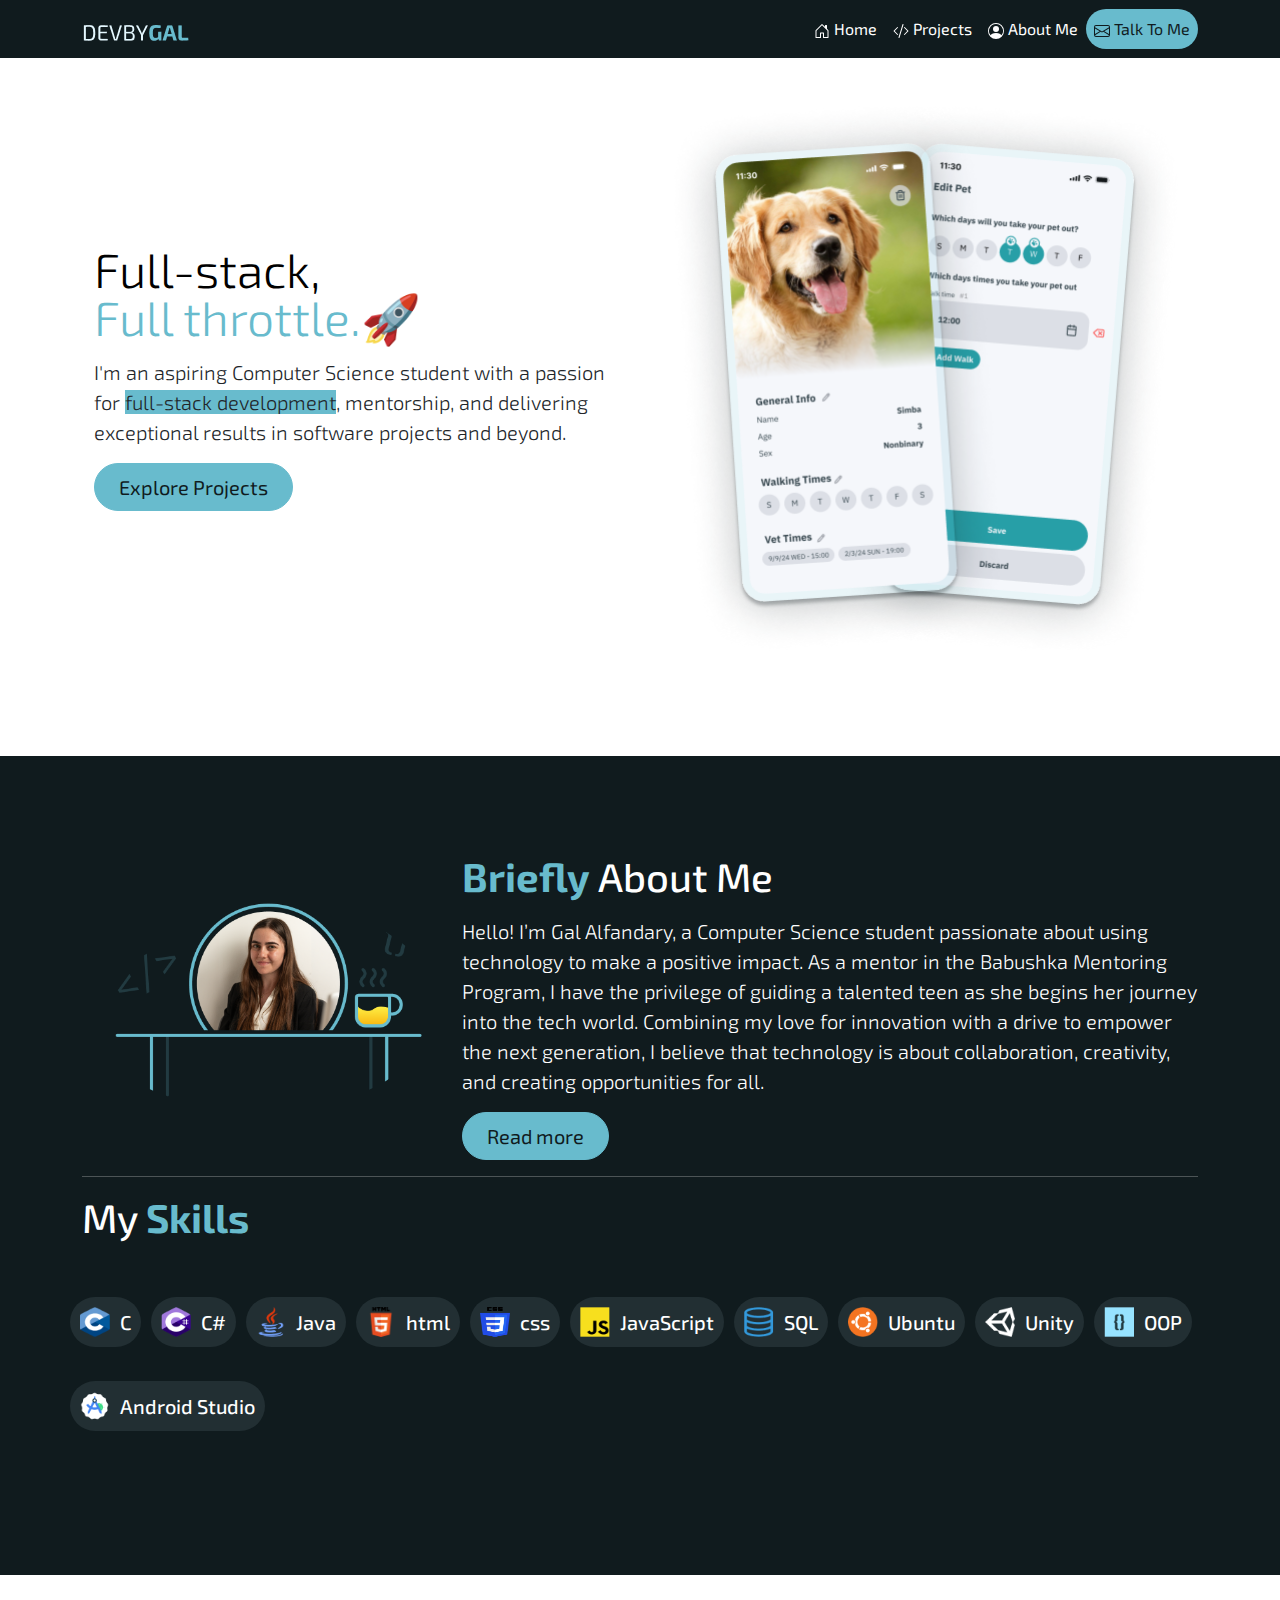
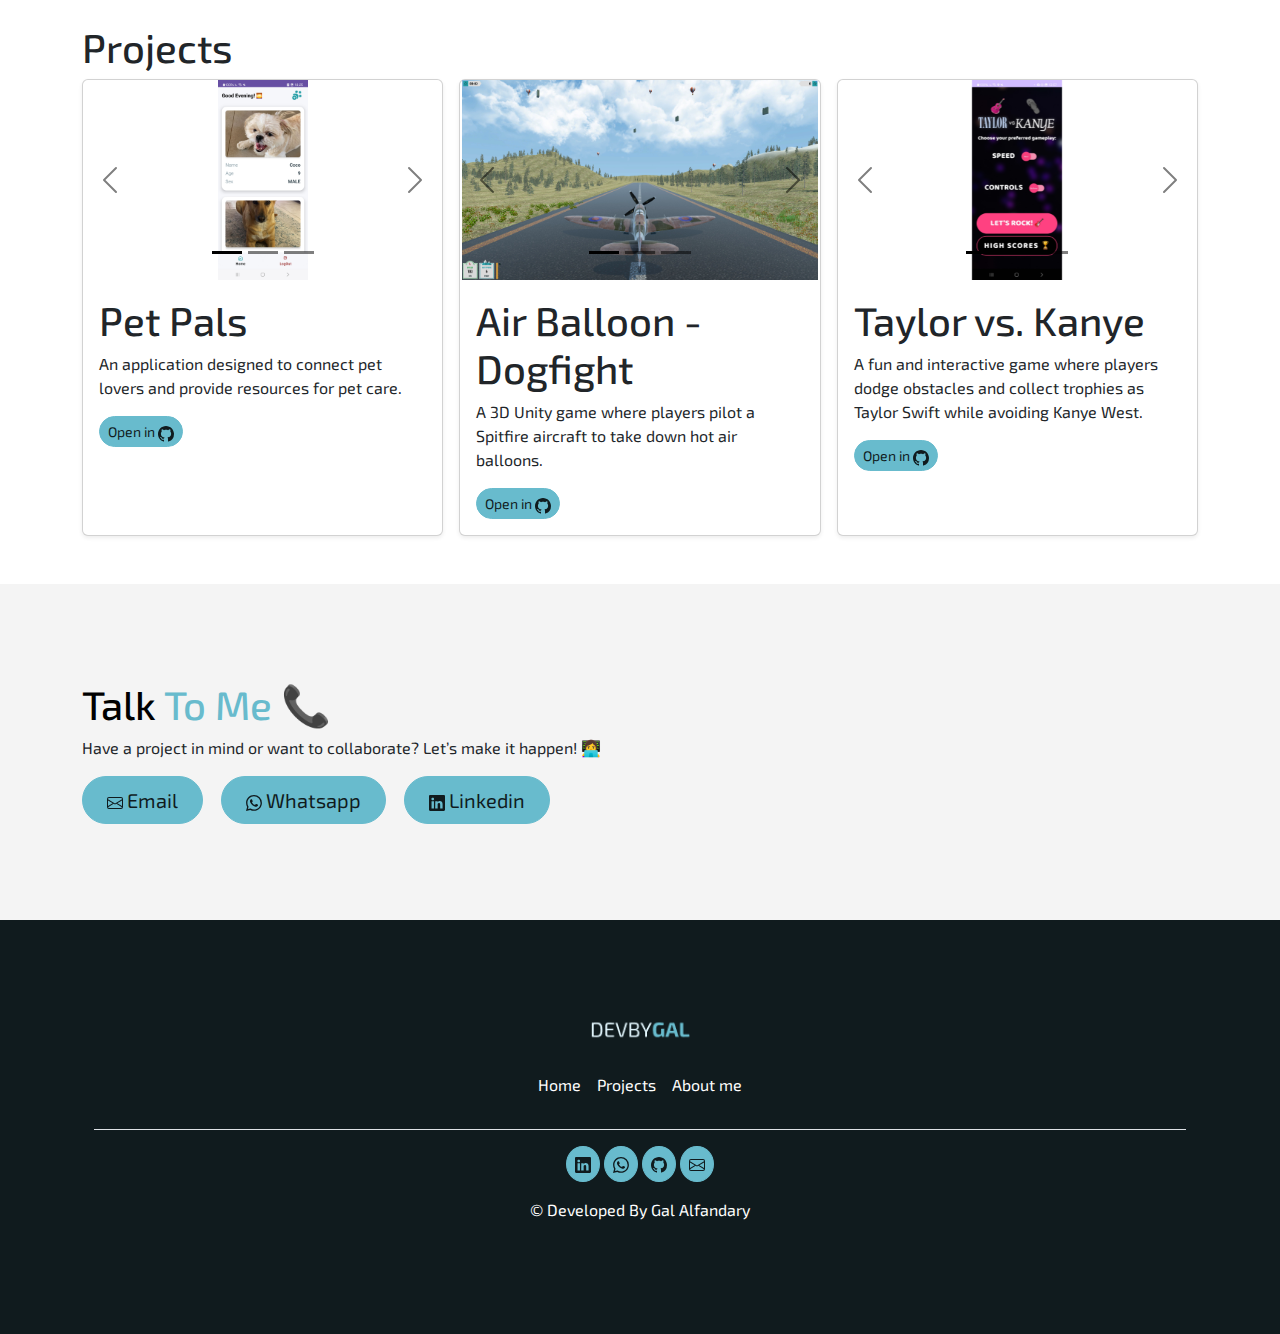
==== commit d5c9ff66: "sticky nav bar + updated about me" ====
--- a/index.html
+++ b/index.html
@@ -18,19 +18,19 @@
 <body>
 
   <section>
-    <!-- Navbar Section -->
-    <div class="px-3 py-2 text-bg-dark border-bottom">
+    <!--
+    NAV-->
+    <nav class="navbar navbar-expand-lg navbar-dark bg-light">
       <div class="container">
-        <div class="d-flex align-items-center justify-content-between">
-          <!-- Logo on the left -->
-          <a href="./index.html" class="d-flex align-items-center">
-            <img src="./images/logo.png" alt="Logo" class="logo">
-          </a>
-
-          <!-- Buttons on the right -->
-          <ul class="nav my-2 my-md-0 text-small">
+        <a class="navbar-brand" href="#"><img src="./images/logo.png" alt="Logo" class="logo"></a>
+        <button class="navbar-toggler" type="button" data-bs-toggle="collapse" data-bs-target="#navbarNav"
+          aria-controls="navbarNav" aria-expanded="false" aria-label="Toggle navigation">
+          <span class="navbar-toggler-icon"></span>
+        </button>
+        <div class="collapse navbar-collapse justify-content-end" id="navbarNav">
+          <ul class="navbar-nav">
             <li>
-              <a href="./index.html" class="nav-link text-white">
+              <a href="./index.html" class="nav-link text-white px-2">
                 <svg xmlns="http://www.w3.org/2000/svg" width="16" height="16" fill="currentColor"
                   class="bi bi-house-door" viewBox="0 0 16 16">
                   <path
@@ -40,7 +40,7 @@
               </a>
             </li>
             <li>
-              <a href="#projects" class="nav-link text-white">
+              <a href="#projects" class="nav-link text-white px-2">
                 <svg xmlns="http://www.w3.org/2000/svg" width="16" height="16" fill="currentColor"
                   class="bi bi-code-slash" viewBox="0 0 16 16">
                   <path
@@ -50,7 +50,7 @@
               </a>
             </li>
             <li>
-              <a href="#Briefly" class="nav-link text-white">
+              <a href="#Briefly" class="nav-link text-white px-2">
                 <svg xmlns="http://www.w3.org/2000/svg" width="16" height="16" fill="currentColor"
                   class="bi bi-person-circle" viewBox="0 0 16 16">
                   <path d="M11 6a3 3 0 1 1-6 0 3 3 0 0 1 6 0" />
@@ -61,20 +61,22 @@
               </a>
             </li>
             <li>
-              <a href="#talk-to-me" class="nav-link btn-primary">
+              <button class="nav-link btn-primary px-2 talk-to-me">
                 <svg xmlns="http://www.w3.org/2000/svg" width="16" height="16" fill="currentColor"
                   class="bi bi-envelope" viewBox="0 0 16 16">
                   <path
                     d="M0 4a2 2 0 0 1 2-2h12a2 2 0 0 1 2 2v8a2 2 0 0 1-2 2H2a2 2 0 0 1-2-2zm2-1a1 1 0 0 0-1 1v.217l7 4.2 7-4.2V4a1 1 0 0 0-1-1zm13 2.383-4.708 2.825L15 11.105zm-.034 6.876-5.64-3.471L8 9.583l-1.326-.795-5.64 3.47A1 1 0 0 0 2 13h12a1 1 0 0 0 .966-.741M1 11.105l4.708-2.897L1 5.383z" />
                 </svg>
                 Talk To Me
-              </a>
+              </button>
+              
             </li>
           </ul>
         </div>
       </div>
-    </div>
-  </section>
+    </nav>
+  </section>
+
 
 
   <section>
@@ -117,7 +119,7 @@
               <span class="catchphrase" style="font-weight: bold;">Briefly</span> About Me
             </h1>
             <p class="lead mt-3">
-              Hello! I’m Gal Alfandary, a Computer Science student who’s passionate about using technology to make a positive impact. As a mentor in the Babushka Mentoring Program, I have the privilege of guiding a talented teen as she begins her journey into the tech world. Combining my love for innovation with a drive to empower the next generation, I believe that technology is about collaboration, creativity, and creating opportunities for all.
+              Hello! I’m Gal Alfandary, a Computer Science student passionate about using technology to make a positive impact. As a mentor in the Babushka Mentoring Program, I have the privilege of guiding a talented teen as she begins her journey into the tech world. Combining my love for innovation with a drive to empower the next generation, I believe that technology is about collaboration, creativity, and creating opportunities for all.
             </p>
             <button type="button" class="btn btn-primary btn-lg px-4 me-md-2 about">Read more</button>
           </div>
@@ -142,6 +144,18 @@
             <img src="./images/java.png" alt="Java" class="img-fluid" width="50" height="50">
             <div class="text-container">
               <h3 class="mb-0 fs-5">Java</h3>
+            </div>
+          </div>
+          <div class="col d-flex align-items-center skill">
+            <img src="./images/html.png" alt="Java" class="img-fluid" width="50" height="50">
+            <div class="text-container">
+              <h3 class="mb-0 fs-5">html</h3>
+            </div>
+          </div>
+          <div class="col d-flex align-items-center skill">
+            <img src="./images/css.png" alt="Java" class="img-fluid" width="50" height="50">
+            <div class="text-container">
+              <h3 class="mb-0 fs-5">css</h3>
             </div>
           </div>
           <div class="col d-flex align-items-center skill">
@@ -409,9 +423,9 @@
           <footer class="py-3 my-4">
             <img src="./images/logo.png" alt="Gal's Logo" class="d-block mx-auto img-fluid" width="100" height="100">
             <ul class="nav justify-content-center border-bottom py-4 mb-3">
-              <li class="nav-item" ><a href="#" class="nav-link px-2 text-body-secondary" style="color: white;">Home</a></li>
-              <li class="nav-item"><a href="#" class="nav-link px-2 text-body-secondary">Projects</a></li>
-              <li class="nav-item"><a href="#" class="nav-link px-2 text-body-secondary">About me</a></li>
+              <li class="nav-item" ><a href="./index.html" class="nav-link px-2 text-body-secondary" style="color: white;">Home</a></li>
+              <li class="nav-item"><a href="./index.html#projects" class="nav-link px-2 text-body-secondary">Projects</a></li>
+              <li class="nav-item"><a href="./index.html#Briefly" class="nav-link px-2 text-body-secondary">About me</a></li>
             </ul>
             
             <button class="btn btn-primary rounded-circle p-2 mx-0.5 lh-1 Linkedin" type="button">
--- a/styles.css
+++ b/styles.css
@@ -89,5 +89,13 @@
   color: white !important;
   text-decoration: none;
 }
+.navbar{
+  background: #101B1E !important;
+  position: fixed;
+  width: 100%;
+z-index: 1000;
+}
+
+
 
 /* End of styles.css */
